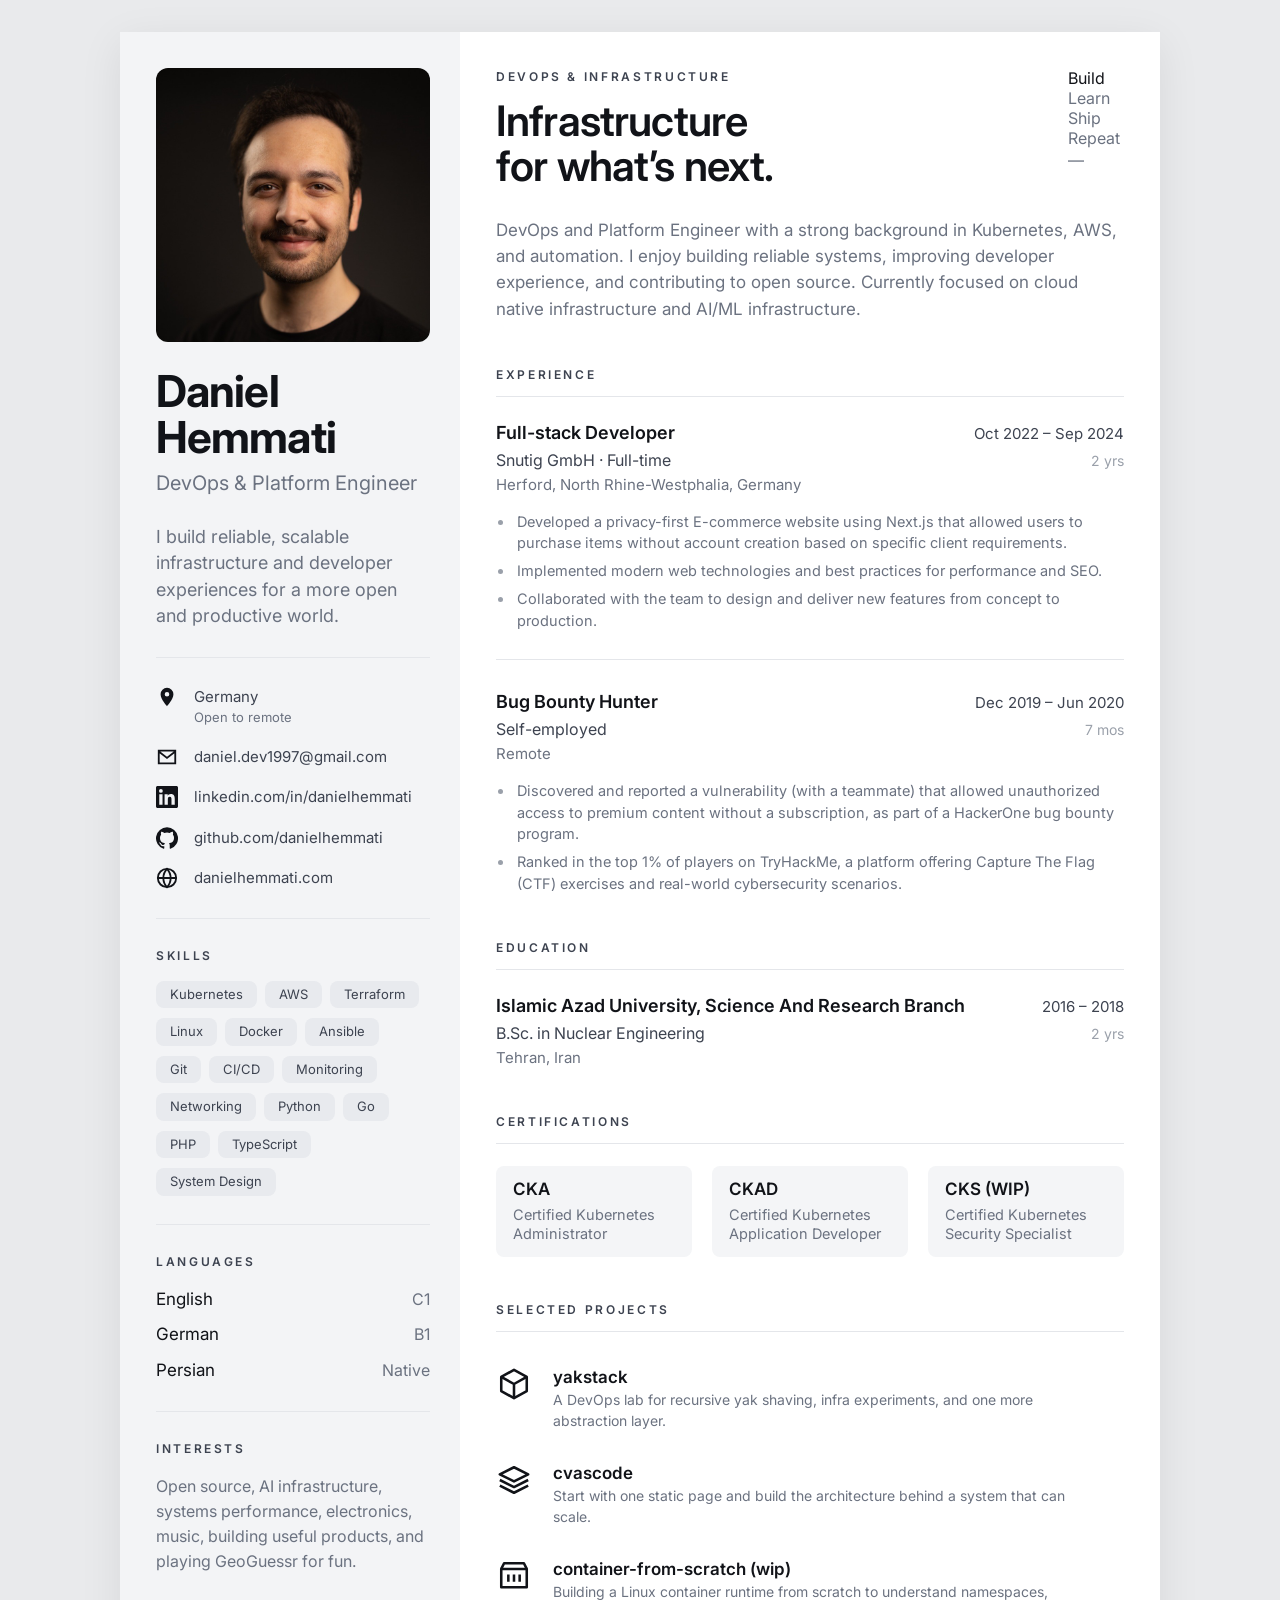
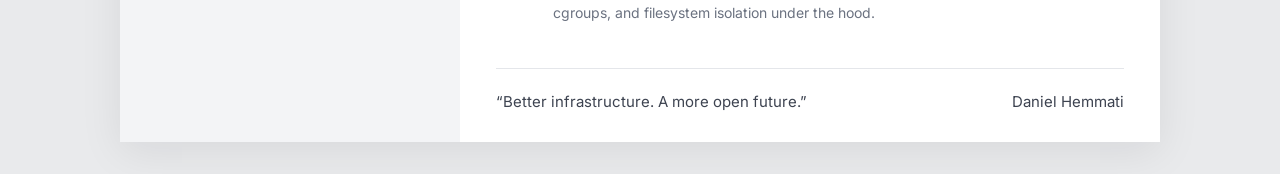
==== resume-page/index.html @ 098d9ea1 "feat: update index.html" ====
<!doctype html>
<html lang="en">
<head>
  <meta charset="utf-8">
  <meta name="viewport" content="width=device-width, initial-scale=1">
  <title>Daniel Hemmati — DevOps & Platform Engineer</title>
  <meta name="description" content="Resume of Daniel Hemmati, DevOps & Platform Engineer.">
  <link rel="preconnect" href="https://fonts.googleapis.com">
  <link rel="preconnect" href="https://fonts.gstatic.com" crossorigin>
  <link href="https://fonts.googleapis.com/css2?family=Inter:wght@400;500;600;700&display=swap" rel="stylesheet">
  <link rel="stylesheet" href="styles.css">
</head>
<body>
  <main class="resume">
    <!-- Sidebar -->
    <aside class="sidebar">
      <img class="avatar" src="daniel-profile.jpeg" alt="Portrait of Daniel Hemmati" width="800" height="800">

      <h1 class="name">Daniel<br>Hemmati</h1>
      <p class="role">DevOps &amp; Platform Engineer</p>
      <p class="about">I build reliable, scalable infrastructure and developer experiences for a more open and productive world.</p>

      <hr>

      <ul class="contact">
        <li>
          <svg viewBox="0 0 24 24" aria-hidden="true"><path fill="currentColor" d="M12 2a7 7 0 0 0-7 7c0 5.25 7 13 7 13s7-7.75 7-13a7 7 0 0 0-7-7Zm0 9.5A2.5 2.5 0 1 1 12 6.5a2.5 2.5 0 0 1 0 5Z"/></svg>
          <span>Germany<small>Open to remote</small></span>
        </li>
        <li>
          <svg viewBox="0 0 24 24" aria-hidden="true"><path fill="none" stroke="currentColor" stroke-width="2" d="M3 5h18v14H3z M3 6l9 7 9-7"/></svg>
          <a href="mailto:daniel.dev1997@gmail.com">daniel.dev1997@gmail.com</a>
        </li>
        <li>
          <svg viewBox="0 0 24 24" aria-hidden="true"><path fill="currentColor" d="M20.45 20.45h-3.56v-5.57c0-1.33-.02-3.04-1.85-3.04-1.85 0-2.14 1.45-2.14 2.94v5.67H9.35V9h3.41v1.56h.05c.48-.9 1.64-1.85 3.37-1.85 3.6 0 4.27 2.37 4.27 5.46v6.28ZM5.34 7.43a2.06 2.06 0 1 1 0-4.13 2.06 2.06 0 0 1 0 4.13ZM7.12 20.45H3.56V9h3.56v11.45ZM22.22 0H1.77C.79 0 0 .77 0 1.73v20.54C0 23.23.79 24 1.77 24h20.45c.98 0 1.78-.77 1.78-1.73V1.73C24 .77 23.2 0 22.22 0Z"/></svg>
          <a href="https://linkedin.com/in/danielhemmati" target="_blank" rel="noopener">linkedin.com/in/danielhemmati</a>
        </li>
        <li>
          <svg viewBox="0 0 24 24" aria-hidden="true"><path fill="currentColor" d="M12 .3a12 12 0 0 0-3.8 23.38c.6.12.83-.26.83-.57v-2.23c-3.34.73-4.04-1.42-4.04-1.42-.55-1.39-1.33-1.76-1.33-1.76-1.09-.74.08-.73.08-.73 1.2.09 1.84 1.24 1.84 1.24 1.07 1.83 2.81 1.3 3.5 1 .1-.78.42-1.3.76-1.6-2.67-.3-5.47-1.33-5.47-5.93 0-1.31.47-2.38 1.24-3.22-.14-.3-.54-1.52.1-3.18 0 0 1-.32 3.3 1.23a11.5 11.5 0 0 1 6 0c2.28-1.55 3.29-1.23 3.29-1.23.64 1.66.24 2.88.12 3.18a4.65 4.65 0 0 1 1.23 3.22c0 4.61-2.8 5.63-5.48 5.92.42.36.81 1.1.81 2.22v3.29c0 .32.21.7.82.58A12 12 0 0 0 12 .3Z"/></svg>
          <a href="https://github.com/danielhemmati" target="_blank" rel="noopener">github.com/danielhemmati</a>
        </li>
        <li>
          <svg viewBox="0 0 24 24" aria-hidden="true"><g fill="none" stroke="currentColor" stroke-width="2"><circle cx="12" cy="12" r="10"/><path d="M2 12h20M12 2c2.8 3 4 6.3 4 10s-1.2 7-4 10c-2.8-3-4-6.3-4-10s1.2-7 4-10Z"/></g></svg>
          <a href="https://danielhemmati.com" target="_blank" rel="noopener">danielhemmati.com</a>
        </li>
      </ul>

      <hr>

      <section>
        <h2 class="label">Skills</h2>
        <ul class="chips">
          <li>Kubernetes</li><li>AWS</li><li>Terraform</li>
          <li>Linux</li><li>Docker</li><li>Ansible</li>
          <li>Git</li><li>CI/CD</li>
          <li>Monitoring</li><li>Networking</li><li>Python</li>
          <li>Go</li><li>PHP</li><li>TypeScript</li><li>System Design</li>
        </ul>
      </section>

      <hr>

      <section>
        <h2 class="label">Languages</h2>
        <dl class="languages">
          <div><dt>English</dt><dd>C1</dd></div>
          <div><dt>German</dt><dd>B1</dd></div>
          <div><dt>Persian</dt><dd>Native</dd></div>
        </dl>
      </section>

      <hr>

      <section>
        <h2 class="label">Interests</h2>
        <p class="muted">Open source, AI infrastructure, systems performance, electronics, music, building useful products, and playing GeoGuessr for fun.</p>
      </section>
    </aside>

    <!-- Main content -->
    <div class="content">
      <header class="hero">
        <div>
          <p class="label">DevOps &amp; Infrastructure</p>
          <p class="headline">Infrastructure<br>for what’s next.</p>
        </div>
        <p class="motto" id="motto">
          <span>Build</span><span>Learn</span><span>Ship</span><span>Repeat</span><span class="dash">—</span>
        </p>
      </header>

      <p class="summary">DevOps and Platform Engineer with a strong background in Kubernetes, AWS, and automation. I enjoy building reliable systems, improving developer experience, and contributing to open source. Currently focused on cloud native infrastructure and AI/ML infrastructure.</p>

      <section>
        <h2 class="label section-title">Experience</h2>

        <article class="job">
          <div class="row">
            <h3>Full-stack Developer</h3>
            <span class="date" data-start="2022-10" data-end="2024-09">Oct 2022 – Sep 2024</span>
          </div>
          <div class="row">
            <p class="org">Snutig GmbH · Full-time</p>
            <span class="duration"></span>
          </div>
          <p class="place">Herford, North Rhine-Westphalia, Germany</p>
          <ul class="bullets">
            <li>Developed a privacy-first E-commerce website using Next.js that allowed users to purchase items without account creation based on specific client requirements.</li>
            <li>Implemented modern web technologies and best practices for performance and SEO.</li>
            <li>Collaborated with the team to design and deliver new features from concept to production.</li>
          </ul>
        </article>

        <article class="job">
          <div class="row">
            <h3>Bug Bounty Hunter</h3>
            <span class="date" data-start="2019-12" data-end="2020-06">Dec 2019 – Jun 2020</span>
          </div>
          <div class="row">
            <p class="org">Self-employed</p>
            <span class="duration"></span>
          </div>
          <p class="place">Remote</p>
          <ul class="bullets">
            <li>Discovered and reported a vulnerability (with a teammate) that allowed unauthorized access to premium content without a subscription, as part of a HackerOne bug bounty program.</li>
            <li>Ranked in the top 1% of players on TryHackMe, a platform offering Capture The Flag (CTF) exercises and real-world cybersecurity scenarios.</li>
          </ul>
        </article>
      </section>

      <section>
        <h2 class="label section-title">Education</h2>
        <article class="edu">
          <div class="row">
            <h3>Islamic Azad University, Science And Research Branch</h3>
            <span class="date" data-start="2016-09" data-end="2018-08">2016 – 2018</span>
          </div>
          <div class="row">
            <p class="org muted">B.Sc. in Nuclear Engineering</p>
            <span class="duration"></span>
          </div>
          <p class="place">Tehran, Iran</p>
        </article>
      </section>

      <section>
        <h2 class="label section-title">Certifications</h2>
        <ul class="certs">
          <li><a class="cert-link" href="https://www.credly.com/badges/ec89b930-ebf4-4c42-88ed-32e89b067497/linked_in_profile" target="_blank" rel="noopener"><strong>CKA</strong><span>Certified Kubernetes Administrator</span></a></li>
          <li><a class="cert-link" href="https://www.credly.com/badges/91380db3-6f1d-45b6-a422-765b7f2ca0af/linked_in_profile" target="_blank" rel="noopener"><strong>CKAD</strong><span>Certified Kubernetes Application Developer</span></a></li>
          <li><strong>CKS (WIP)</strong><span>Certified Kubernetes Security Specialist</span></li>
        </ul>
      </section>

      <section>
        <h2 class="label section-title">Selected Projects</h2>
        <ul class="projects">
          <li>
            <a class="project" href="https://github.com/DanielHemmati/yakstack" target="_blank" rel="noopener" aria-label="yakstack on GitHub (opens in a new tab)">
              <svg class="proj-icon" viewBox="0 0 24 24" aria-hidden="true"><g fill="none" stroke="currentColor" stroke-width="1.8" stroke-linejoin="round"><path d="M12 2 21 7v10l-9 5-9-5V7z"/><path d="M3 7l9 5 9-5M12 12v10"/></g></svg>
              <div>
                <h3>yakstack</h3>
                <p>A DevOps lab for recursive yak shaving, infra experiments, and one more abstraction layer.</p>
              </div>
              <svg class="proj-arrow" viewBox="0 0 24 24" aria-hidden="true"><path fill="none" stroke="currentColor" stroke-width="2" stroke-linecap="round" stroke-linejoin="round" d="M7 17 17 7M8 7h9v9"/></svg>
            </a>
          </li>
          <li>
            <a class="project" href="https://github.com/DanielHemmati/CVAsCode" target="_blank" rel="noopener" aria-label="cvascode on GitHub (opens in a new tab)">
              <svg class="proj-icon" viewBox="0 0 24 24" aria-hidden="true"><g fill="none" stroke="currentColor" stroke-width="1.8" stroke-linejoin="round"><path d="M12 3 22 8l-10 5L2 8z"/><path d="M2 12l10 5 10-5M2 16l10 5 10-5"/></g></svg>
              <div>
                <h3>cvascode</h3>
                <p>Start with one static page and build the architecture behind a system that can scale.</p>
              </div>
              <svg class="proj-arrow" viewBox="0 0 24 24" aria-hidden="true"><path fill="none" stroke="currentColor" stroke-width="2" stroke-linecap="round" stroke-linejoin="round" d="M7 17 17 7M8 7h9v9"/></svg>
            </a>
          </li>
          <li>
            <a class="project" href="https://github.com/danielHemmati/container-from-scratch" target="_blank" rel="noopener" aria-label="container-from-scratch on GitHub (opens in a new tab)">
              <svg class="proj-icon" viewBox="0 0 24 24" aria-hidden="true"><g fill="none" stroke="currentColor" stroke-width="1.8" stroke-linejoin="round"><path d="M3 7h18v13H3z"/><path d="M3 7l2-4h14l2 4M8 11v5M12 11v5M16 11v5"/></g></svg>
              <div>
                <h3>container-from-scratch (wip)</h3>
                <p>Building a Linux container runtime from scratch to understand namespaces, cgroups, and filesystem isolation under the hood.</p>
              </div>
              <svg class="proj-arrow" viewBox="0 0 24 24" aria-hidden="true"><path fill="none" stroke="currentColor" stroke-width="2" stroke-linecap="round" stroke-linejoin="round" d="M7 17 17 7M8 7h9v9"/></svg>
            </a>
          </li>
        </ul>
      </section>

      <footer class="footer">
        <p>“Better infrastructure. A more open future.”</p>
        <p>Daniel Hemmati</p>
      </footer>
    </div>
  </main>

  <script src="script.js"></script>
</body>
</html>
---- resume-page/styles.css ----
:root {
  --ink: #111318;
  --text: #3d4350;
  --muted: #6b7280;
  --faint: #9aa0aa;
  --line: #e4e6ea;
  --sidebar: #f3f4f6;
  --chip: #e8eaee;
  --card: #f4f5f7;
  --page: #ffffff;
  --ground: #e9eaec;
  --font: "Inter", -apple-system, BlinkMacSystemFont, "Segoe UI", Roboto, Helvetica, Arial, sans-serif;
}

*,
*::before,
*::after { box-sizing: border-box; }

html { -webkit-text-size-adjust: 100%; }

body {
  margin: 0;
  padding: 32px 16px;
  background: var(--ground);
  color: var(--text);
  font-family: var(--font);
  font-size: 15px;
  line-height: 1.5;
  -webkit-font-smoothing: antialiased;
}

h1, h2, h3, p, ul, dl, dd { margin: 0; padding: 0; }
ul { list-style: none; }
a { color: inherit; text-decoration: none; }
a:hover { color: var(--ink); text-decoration: underline; text-underline-offset: 2px; }
hr { border: 0; border-top: 1px solid var(--line); margin: 28px 0; }

.muted { color: var(--muted); }

/* ---------- Layout ---------- */
.resume {
  display: grid;
  grid-template-columns: 340px 1fr;
  max-width: 1040px;
  margin: 0 auto;
  background: var(--page);
  box-shadow: 0 10px 40px rgba(17, 19, 24, 0.08);
}

.sidebar {
  background: var(--sidebar);
  padding: 36px 30px 40px 36px;
}

.content {
  padding: 36px 36px 28px 36px;
  display: flex;
  flex-direction: column;
}

/* ---------- Shared ---------- */
.label {
  font-size: 12px;
  font-weight: 600;
  letter-spacing: 0.22em;
  text-transform: uppercase;
  color: var(--text);
}

.section-title {
  margin-top: 44px;
  padding-bottom: 12px;
  border-bottom: 1px solid var(--line);
  margin-bottom: 22px;
}

.row {
  display: flex;
  justify-content: space-between;
  align-items: baseline;
  gap: 16px;
}

/* ---------- Sidebar ---------- */
.avatar {
  display: block;
  width: 100%;
  aspect-ratio: 1 / 1;
  object-fit: cover;
  border-radius: 12px;
  height: auto;
}

.name {
  margin-top: 26px;
  font-size: 44px;
  line-height: 1.05;
  font-weight: 700;
  letter-spacing: -0.02em;
  color: var(--ink);
}

.role {
  margin-top: 8px;
  font-size: 20px;
  color: var(--muted);
}

.about {
  margin-top: 26px;
  font-size: 18px;
  line-height: 1.45;
  color: var(--muted);
}

.contact { display: grid; gap: 18px; }
.contact li {
  display: flex;
  align-items: flex-start;
  gap: 16px;
  font-size: 15px;
  color: var(--text);
  overflow-wrap: anywhere;
}
.contact svg {
  flex: none;
  width: 22px;
  height: 22px;
  color: var(--ink);
}
.contact small {
  display: block;
  font-size: 13px;
  color: var(--muted);
}

.sidebar .label { margin-bottom: 16px; }

.chips {
  display: flex;
  flex-wrap: wrap;
  gap: 10px 8px;
}
.chips li {
  background: var(--chip);
  border-radius: 8px;
  padding: 4px 14px;
  font-size: 13px;
  color: var(--text);
}

.languages { display: grid; gap: 10px; }
.languages div { display: flex; justify-content: space-between; }
.languages dt { color: var(--ink); font-size: 17px; }
.languages dd { color: var(--muted); font-size: 16px; }

.sidebar p.muted { font-size: 16px; line-height: 1.55; }

/* ---------- Main ---------- */
.hero {
  display: flex;
  justify-content: space-between;
  gap: 24px;
}
.headline {
  margin-top: 12px;
  font-size: 42px;
  line-height: 1.08;
  font-weight: 600;
  letter-spacing: -0.02em;
  color: var(--ink);
}
.motto {
  display: flex;
  flex-direction: column;
  font-size: 16px;
  line-height: 1.25;
  color: var(--muted);
  padding-right: 4px;
}
.motto span { transition: color 0.3s ease; }
.motto span.is-active { color: var(--ink); }
.motto .dash { margin-top: 2px; }

.summary {
  margin-top: 28px;
  font-size: 17px;
  line-height: 1.55;
  color: var(--muted);
}

.job + .job {
  margin-top: 28px;
  padding-top: 28px;
  border-top: 1px solid var(--line);
}

.job h3,
.edu h3 {
  font-size: 18px;
  font-weight: 600;
  color: var(--ink);
}
.date { font-size: 15px; color: var(--text); white-space: nowrap; }
.duration { font-size: 14px; color: var(--faint); white-space: nowrap; }
.org { margin-top: 2px; font-size: 16px; color: var(--text); }
.place { margin-top: 2px; font-size: 15px; color: var(--muted); }

.bullets {
  margin-top: 14px;
  display: grid;
  gap: 6px;
}
.bullets li {
  position: relative;
  padding-left: 21px;
  font-size: 14.5px;
  line-height: 1.5;
  color: var(--muted);
}
.bullets li::before {
  content: "";
  position: absolute;
  left: 2px;
  top: 0.62em;
  width: 5px;
  height: 5px;
  border-radius: 50%;
  background: var(--faint);
}

.certs {
  display: grid;
  grid-template-columns: repeat(3, 1fr);
  gap: 20px;
}
.certs li {
  background: var(--card);
  border: 1px solid transparent;
  border-radius: 8px;
  padding: 10px 16px 12px;
}
.certs li:has(.cert-link) {
  padding: 0;
  transition: background-color 0.2s ease, border-color 0.2s ease, transform 0.2s ease, box-shadow 0.2s ease;
}
.cert-link {
  display: block;
  height: 100%;
  padding: 10px 16px 12px;
  border-radius: inherit;
}
.cert-link:hover { text-decoration: none; }
.certs li:has(.cert-link:hover),
.certs li:has(.cert-link:focus-visible) {
  background: #eceef2;
  border-color: #d5d8de;
  transform: translateY(-2px);
  box-shadow: 0 6px 16px rgba(17, 19, 24, 0.08);
}
.cert-link:focus-visible { outline: 2px solid var(--ink); outline-offset: 2px; }
.certs strong {
  display: block;
  font-size: 17px;
  font-weight: 600;
  color: var(--ink);
}
.certs span {
  display: block;
  margin-top: 2px;
  font-size: 14.5px;
  line-height: 1.35;
  color: var(--muted);
}

.projects { display: grid; gap: 8px; }
.project {
  display: grid;
  grid-template-columns: 34px 1fr 20px;
  gap: 22px;
  align-items: start;
  margin: 0 -14px;
  padding: 10px 14px;
  border: 1px solid transparent;
  border-radius: 10px;
  color: inherit;
}
a.project {
  transition: background-color 0.2s ease, border-color 0.2s ease, box-shadow 0.2s ease, transform 0.2s ease;
}
a.project:hover,
a.project:focus-visible {
  text-decoration: none;
  background: var(--card);
  border-color: var(--line);
  box-shadow: 0 6px 16px rgba(17, 19, 24, 0.06);
  transform: translateY(-2px);
}
a.project:focus-visible { outline: 2px solid var(--ink); outline-offset: 2px; }
a.project:hover h3,
a.project:focus-visible h3 { text-decoration: underline; text-underline-offset: 3px; }
.proj-icon { width: 34px; height: 34px; color: var(--ink); margin-top: 2px; }
.projects h3 { font-size: 17px; font-weight: 600; color: var(--ink); }
.projects p { font-size: 14px; line-height: 1.45; color: var(--muted); max-width: 520px; }
.proj-arrow {
  width: 20px;
  height: 20px;
  margin-top: 4px;
  color: var(--ink);
  opacity: 0;
  transform: translate(-4px, 4px);
  transition: opacity 0.2s ease, transform 0.2s ease;
}
a.project:hover .proj-arrow,
a.project:focus-visible .proj-arrow { opacity: 1; transform: none; }
/* Touch screens have no hover, so always show the arrow there. */
@media (hover: none) {
  .proj-arrow { opacity: 0.6; transform: none; }
}

.footer {
  margin-top: 34px;
  padding-top: 22px;
  border-top: 1px solid var(--line);
  display: flex;
  justify-content: space-between;
  gap: 16px;
  font-size: 15px;
  color: var(--text);
}

/* ---------- Responsive ---------- */
@media (max-width: 900px) {
  .resume { grid-template-columns: 1fr; }
  .sidebar { padding: 28px 24px; }
  .avatar { max-width: 280px; }
  .content { padding: 28px 24px; }
  .certs { grid-template-columns: 1fr; gap: 12px; }
}

@media (max-width: 560px) {
  body { padding: 0; }
  .name { font-size: 36px; }
  .headline { font-size: 32px; }
  .motto { display: none; }
  .row { flex-wrap: wrap; row-gap: 0; }
  .project { grid-template-columns: 28px 1fr 20px; gap: 14px; }
  .proj-icon { width: 28px; height: 28px; }
  .footer { flex-direction: column; gap: 4px; }
}

/* ---------- Print ---------- */
@page { size: A4; margin: 0; }

@media print {
  body { background: #fff; padding: 0; font-size: 13px; }
  .proj-arrow { display: none; }
  .resume { box-shadow: none; max-width: none; }
  .motto span.is-active { color: var(--muted); }
  * { -webkit-print-color-adjust: exact; print-color-adjust: exact; }
}

/* ---------- Reduced motion ---------- */
@media (prefers-reduced-motion: reduce) {
  .certs li:has(.cert-link),
  a.project,
  .proj-arrow { transition: none; }
  .certs li:has(.cert-link:hover),
  a.project:hover,
  a.project:focus-visible,
  .proj-arrow { transform: none; }
}
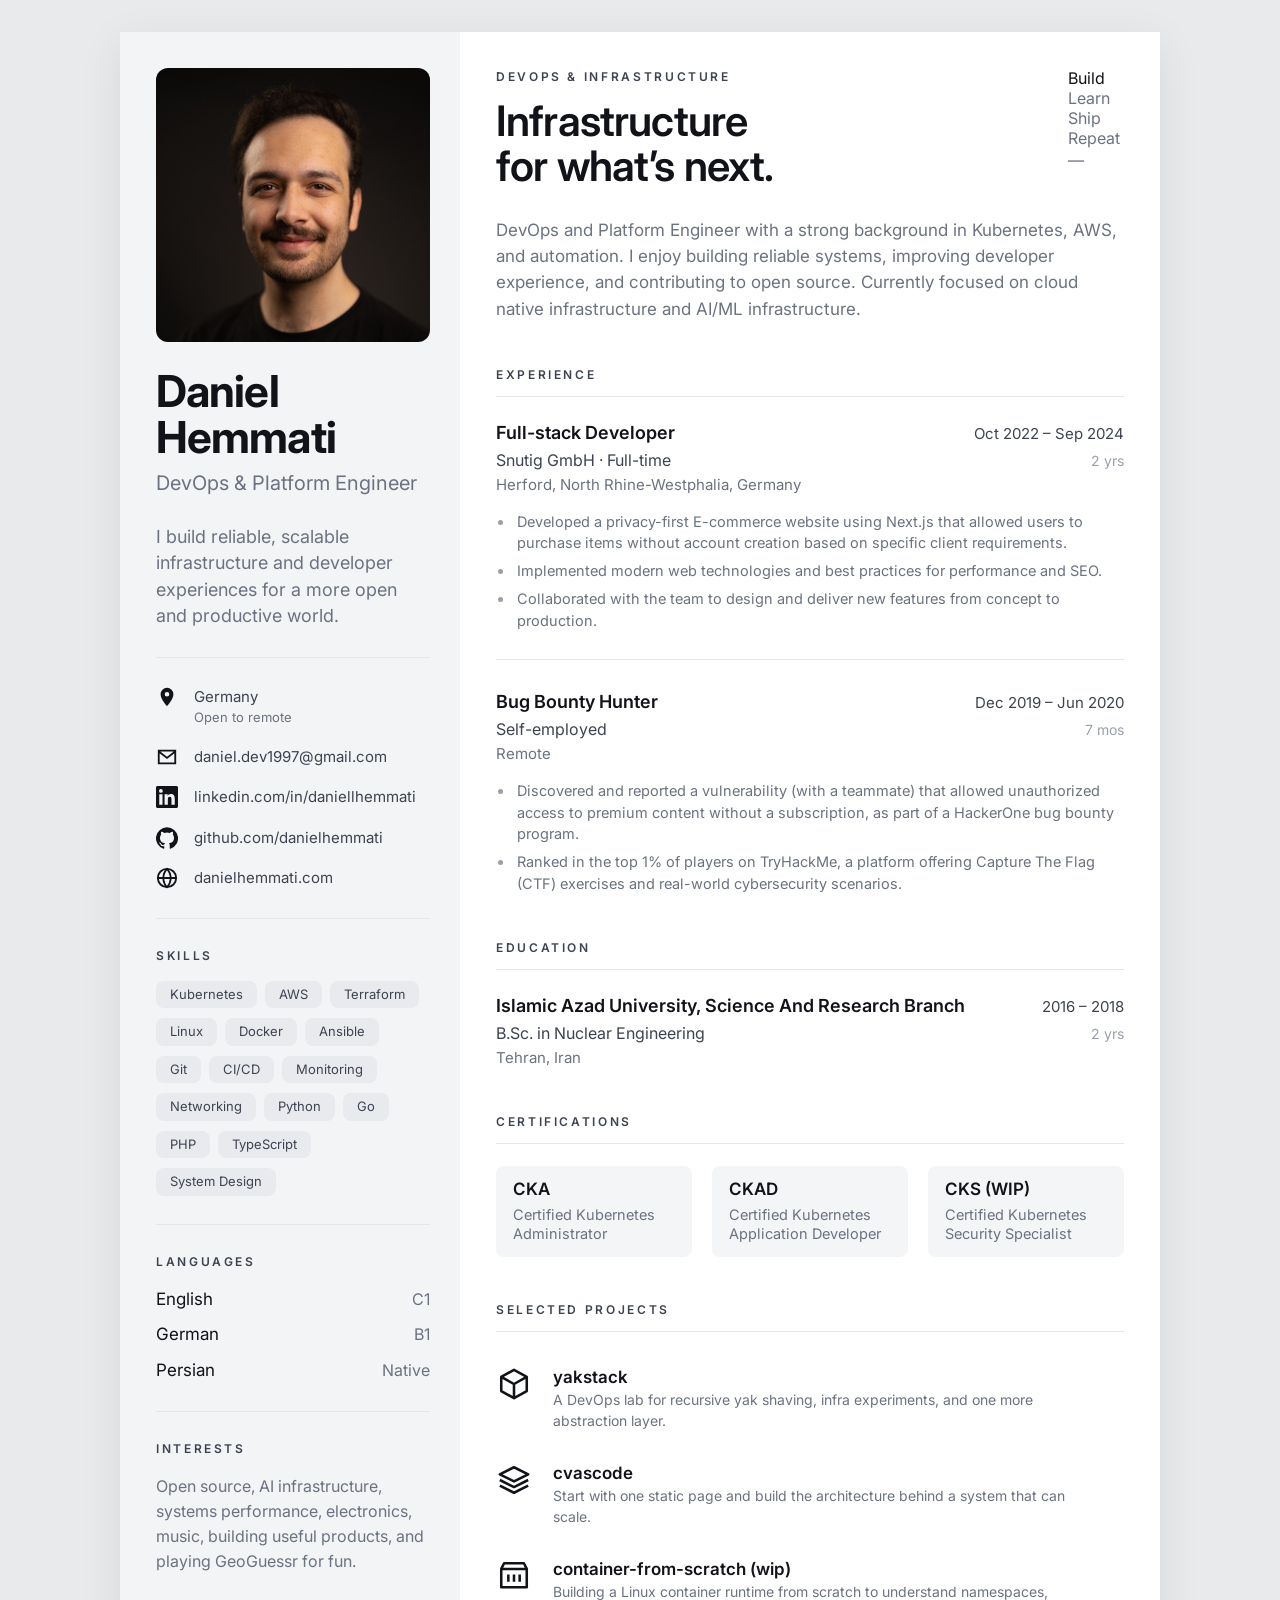
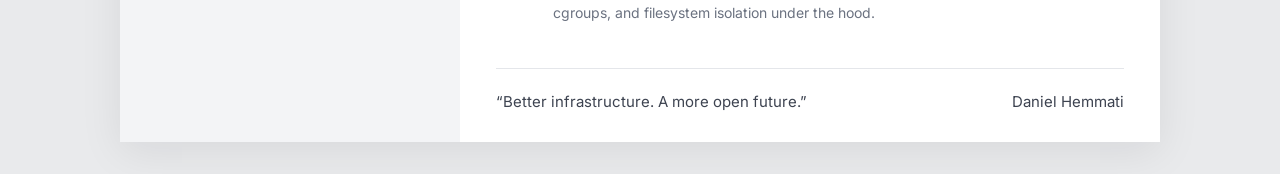
==== commit ce8d9b8e: "fix: broken linkedin link" ====
--- a/resume-page/index.html
+++ b/resume-page/index.html
@@ -33,7 +33,7 @@
         </li>
         <li>
           <svg viewBox="0 0 24 24" aria-hidden="true"><path fill="currentColor" d="M20.45 20.45h-3.56v-5.57c0-1.33-.02-3.04-1.85-3.04-1.85 0-2.14 1.45-2.14 2.94v5.67H9.35V9h3.41v1.56h.05c.48-.9 1.64-1.85 3.37-1.85 3.6 0 4.27 2.37 4.27 5.46v6.28ZM5.34 7.43a2.06 2.06 0 1 1 0-4.13 2.06 2.06 0 0 1 0 4.13ZM7.12 20.45H3.56V9h3.56v11.45ZM22.22 0H1.77C.79 0 0 .77 0 1.73v20.54C0 23.23.79 24 1.77 24h20.45c.98 0 1.78-.77 1.78-1.73V1.73C24 .77 23.2 0 22.22 0Z"/></svg>
-          <a href="https://linkedin.com/in/danielhemmati" target="_blank" rel="noopener">linkedin.com/in/danielhemmati</a>
+          <a href="https://www.linkedin.com/in/daniellhemmati/" target="_blank" rel="noopener">linkedin.com/in/daniellhemmati</a>
         </li>
         <li>
           <svg viewBox="0 0 24 24" aria-hidden="true"><path fill="currentColor" d="M12 .3a12 12 0 0 0-3.8 23.38c.6.12.83-.26.83-.57v-2.23c-3.34.73-4.04-1.42-4.04-1.42-.55-1.39-1.33-1.76-1.33-1.76-1.09-.74.08-.73.08-.73 1.2.09 1.84 1.24 1.84 1.24 1.07 1.83 2.81 1.3 3.5 1 .1-.78.42-1.3.76-1.6-2.67-.3-5.47-1.33-5.47-5.93 0-1.31.47-2.38 1.24-3.22-.14-.3-.54-1.52.1-3.18 0 0 1-.32 3.3 1.23a11.5 11.5 0 0 1 6 0c2.28-1.55 3.29-1.23 3.29-1.23.64 1.66.24 2.88.12 3.18a4.65 4.65 0 0 1 1.23 3.22c0 4.61-2.8 5.63-5.48 5.92.42.36.81 1.1.81 2.22v3.29c0 .32.21.7.82.58A12 12 0 0 0 12 .3Z"/></svg>
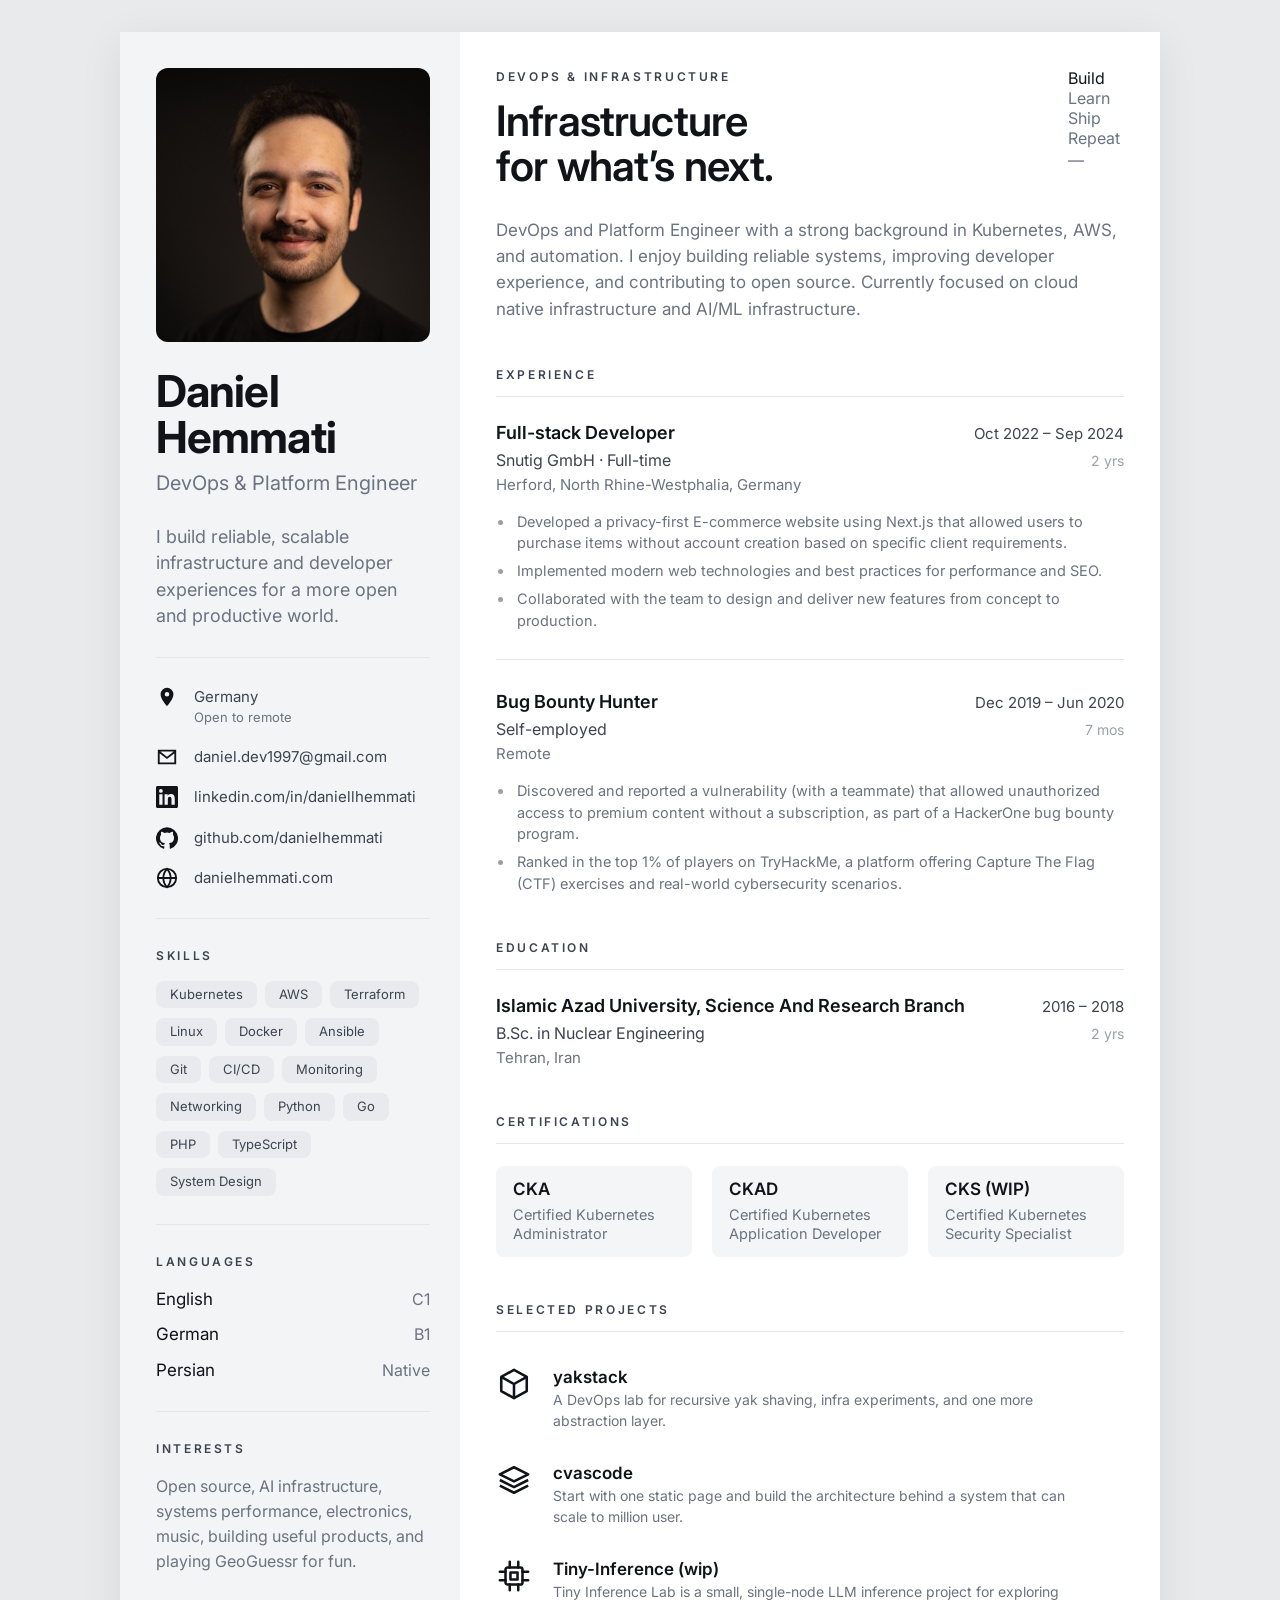
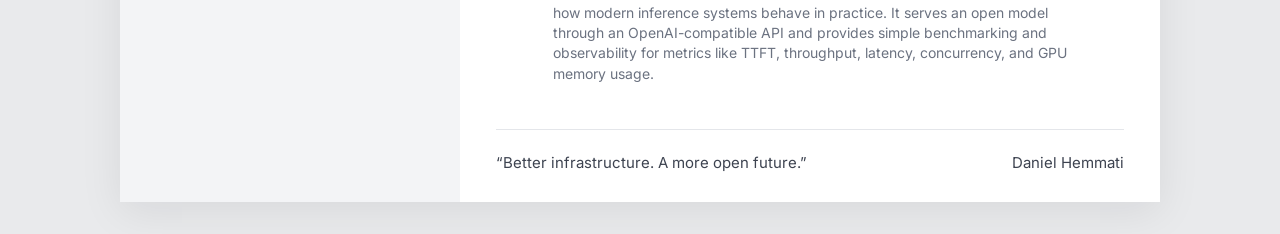
==== commit 7270de74: "feat: add tiny-inference project to resume" ====
--- a/resume-page/index.html
+++ b/resume-page/index.html
@@ -1,200 +1,422 @@
 <!doctype html>
 <html lang="en">
-<head>
-  <meta charset="utf-8">
-  <meta name="viewport" content="width=device-width, initial-scale=1">
-  <title>Daniel Hemmati — DevOps & Platform Engineer</title>
-  <meta name="description" content="Resume of Daniel Hemmati, DevOps & Platform Engineer.">
-  <link rel="preconnect" href="https://fonts.googleapis.com">
-  <link rel="preconnect" href="https://fonts.gstatic.com" crossorigin>
-  <link href="https://fonts.googleapis.com/css2?family=Inter:wght@400;500;600;700&display=swap" rel="stylesheet">
-  <link rel="stylesheet" href="styles.css">
-</head>
-<body>
-  <main class="resume">
-    <!-- Sidebar -->
-    <aside class="sidebar">
-      <img class="avatar" src="daniel-profile.jpeg" alt="Portrait of Daniel Hemmati" width="800" height="800">
-
-      <h1 class="name">Daniel<br>Hemmati</h1>
-      <p class="role">DevOps &amp; Platform Engineer</p>
-      <p class="about">I build reliable, scalable infrastructure and developer experiences for a more open and productive world.</p>
-
-      <hr>
-
-      <ul class="contact">
-        <li>
-          <svg viewBox="0 0 24 24" aria-hidden="true"><path fill="currentColor" d="M12 2a7 7 0 0 0-7 7c0 5.25 7 13 7 13s7-7.75 7-13a7 7 0 0 0-7-7Zm0 9.5A2.5 2.5 0 1 1 12 6.5a2.5 2.5 0 0 1 0 5Z"/></svg>
-          <span>Germany<small>Open to remote</small></span>
-        </li>
-        <li>
-          <svg viewBox="0 0 24 24" aria-hidden="true"><path fill="none" stroke="currentColor" stroke-width="2" d="M3 5h18v14H3z M3 6l9 7 9-7"/></svg>
-          <a href="mailto:daniel.dev1997@gmail.com">daniel.dev1997@gmail.com</a>
-        </li>
-        <li>
-          <svg viewBox="0 0 24 24" aria-hidden="true"><path fill="currentColor" d="M20.45 20.45h-3.56v-5.57c0-1.33-.02-3.04-1.85-3.04-1.85 0-2.14 1.45-2.14 2.94v5.67H9.35V9h3.41v1.56h.05c.48-.9 1.64-1.85 3.37-1.85 3.6 0 4.27 2.37 4.27 5.46v6.28ZM5.34 7.43a2.06 2.06 0 1 1 0-4.13 2.06 2.06 0 0 1 0 4.13ZM7.12 20.45H3.56V9h3.56v11.45ZM22.22 0H1.77C.79 0 0 .77 0 1.73v20.54C0 23.23.79 24 1.77 24h20.45c.98 0 1.78-.77 1.78-1.73V1.73C24 .77 23.2 0 22.22 0Z"/></svg>
-          <a href="https://www.linkedin.com/in/daniellhemmati/" target="_blank" rel="noopener">linkedin.com/in/daniellhemmati</a>
-        </li>
-        <li>
-          <svg viewBox="0 0 24 24" aria-hidden="true"><path fill="currentColor" d="M12 .3a12 12 0 0 0-3.8 23.38c.6.12.83-.26.83-.57v-2.23c-3.34.73-4.04-1.42-4.04-1.42-.55-1.39-1.33-1.76-1.33-1.76-1.09-.74.08-.73.08-.73 1.2.09 1.84 1.24 1.84 1.24 1.07 1.83 2.81 1.3 3.5 1 .1-.78.42-1.3.76-1.6-2.67-.3-5.47-1.33-5.47-5.93 0-1.31.47-2.38 1.24-3.22-.14-.3-.54-1.52.1-3.18 0 0 1-.32 3.3 1.23a11.5 11.5 0 0 1 6 0c2.28-1.55 3.29-1.23 3.29-1.23.64 1.66.24 2.88.12 3.18a4.65 4.65 0 0 1 1.23 3.22c0 4.61-2.8 5.63-5.48 5.92.42.36.81 1.1.81 2.22v3.29c0 .32.21.7.82.58A12 12 0 0 0 12 .3Z"/></svg>
-          <a href="https://github.com/danielhemmati" target="_blank" rel="noopener">github.com/danielhemmati</a>
-        </li>
-        <li>
-          <svg viewBox="0 0 24 24" aria-hidden="true"><g fill="none" stroke="currentColor" stroke-width="2"><circle cx="12" cy="12" r="10"/><path d="M2 12h20M12 2c2.8 3 4 6.3 4 10s-1.2 7-4 10c-2.8-3-4-6.3-4-10s1.2-7 4-10Z"/></g></svg>
-          <a href="https://danielhemmati.com" target="_blank" rel="noopener">danielhemmati.com</a>
-        </li>
-      </ul>
-
-      <hr>
-
-      <section>
-        <h2 class="label">Skills</h2>
-        <ul class="chips">
-          <li>Kubernetes</li><li>AWS</li><li>Terraform</li>
-          <li>Linux</li><li>Docker</li><li>Ansible</li>
-          <li>Git</li><li>CI/CD</li>
-          <li>Monitoring</li><li>Networking</li><li>Python</li>
-          <li>Go</li><li>PHP</li><li>TypeScript</li><li>System Design</li>
-        </ul>
-      </section>
-
-      <hr>
-
-      <section>
-        <h2 class="label">Languages</h2>
-        <dl class="languages">
-          <div><dt>English</dt><dd>C1</dd></div>
-          <div><dt>German</dt><dd>B1</dd></div>
-          <div><dt>Persian</dt><dd>Native</dd></div>
-        </dl>
-      </section>
-
-      <hr>
-
-      <section>
-        <h2 class="label">Interests</h2>
-        <p class="muted">Open source, AI infrastructure, systems performance, electronics, music, building useful products, and playing GeoGuessr for fun.</p>
-      </section>
-    </aside>
-
-    <!-- Main content -->
-    <div class="content">
-      <header class="hero">
-        <div>
-          <p class="label">DevOps &amp; Infrastructure</p>
-          <p class="headline">Infrastructure<br>for what’s next.</p>
-        </div>
-        <p class="motto" id="motto">
-          <span>Build</span><span>Learn</span><span>Ship</span><span>Repeat</span><span class="dash">—</span>
+  <head>
+    <meta charset="utf-8" />
+    <meta name="viewport" content="width=device-width, initial-scale=1" />
+    <title>Daniel Hemmati — DevOps & Platform Engineer</title>
+    <meta
+      name="description"
+      content="Resume of Daniel Hemmati, DevOps & Platform Engineer."
+    />
+    <link rel="preconnect" href="https://fonts.googleapis.com" />
+    <link rel="preconnect" href="https://fonts.gstatic.com" crossorigin />
+    <link
+      href="https://fonts.googleapis.com/css2?family=Inter:wght@400;500;600;700&display=swap"
+      rel="stylesheet"
+    />
+    <link rel="stylesheet" href="styles.css" />
+  </head>
+  <body>
+    <main class="resume">
+      <!-- Sidebar -->
+      <aside class="sidebar">
+        <img
+          class="avatar"
+          src="daniel-profile.jpeg"
+          alt="Portrait of Daniel Hemmati"
+          width="800"
+          height="800"
+        />
+
+        <h1 class="name">Daniel<br />Hemmati</h1>
+        <p class="role">DevOps &amp; Platform Engineer</p>
+        <p class="about">
+          I build reliable, scalable infrastructure and developer experiences
+          for a more open and productive world.
         </p>
-      </header>
-
-      <p class="summary">DevOps and Platform Engineer with a strong background in Kubernetes, AWS, and automation. I enjoy building reliable systems, improving developer experience, and contributing to open source. Currently focused on cloud native infrastructure and AI/ML infrastructure.</p>
-
-      <section>
-        <h2 class="label section-title">Experience</h2>
-
-        <article class="job">
-          <div class="row">
-            <h3>Full-stack Developer</h3>
-            <span class="date" data-start="2022-10" data-end="2024-09">Oct 2022 – Sep 2024</span>
-          </div>
-          <div class="row">
-            <p class="org">Snutig GmbH · Full-time</p>
-            <span class="duration"></span>
-          </div>
-          <p class="place">Herford, North Rhine-Westphalia, Germany</p>
-          <ul class="bullets">
-            <li>Developed a privacy-first E-commerce website using Next.js that allowed users to purchase items without account creation based on specific client requirements.</li>
-            <li>Implemented modern web technologies and best practices for performance and SEO.</li>
-            <li>Collaborated with the team to design and deliver new features from concept to production.</li>
-          </ul>
-        </article>
-
-        <article class="job">
-          <div class="row">
-            <h3>Bug Bounty Hunter</h3>
-            <span class="date" data-start="2019-12" data-end="2020-06">Dec 2019 – Jun 2020</span>
-          </div>
-          <div class="row">
-            <p class="org">Self-employed</p>
-            <span class="duration"></span>
-          </div>
-          <p class="place">Remote</p>
-          <ul class="bullets">
-            <li>Discovered and reported a vulnerability (with a teammate) that allowed unauthorized access to premium content without a subscription, as part of a HackerOne bug bounty program.</li>
-            <li>Ranked in the top 1% of players on TryHackMe, a platform offering Capture The Flag (CTF) exercises and real-world cybersecurity scenarios.</li>
-          </ul>
-        </article>
-      </section>
-
-      <section>
-        <h2 class="label section-title">Education</h2>
-        <article class="edu">
-          <div class="row">
-            <h3>Islamic Azad University, Science And Research Branch</h3>
-            <span class="date" data-start="2016-09" data-end="2018-08">2016 – 2018</span>
-          </div>
-          <div class="row">
-            <p class="org muted">B.Sc. in Nuclear Engineering</p>
-            <span class="duration"></span>
-          </div>
-          <p class="place">Tehran, Iran</p>
-        </article>
-      </section>
-
-      <section>
-        <h2 class="label section-title">Certifications</h2>
-        <ul class="certs">
-          <li><a class="cert-link" href="https://www.credly.com/badges/ec89b930-ebf4-4c42-88ed-32e89b067497/linked_in_profile" target="_blank" rel="noopener"><strong>CKA</strong><span>Certified Kubernetes Administrator</span></a></li>
-          <li><a class="cert-link" href="https://www.credly.com/badges/91380db3-6f1d-45b6-a422-765b7f2ca0af/linked_in_profile" target="_blank" rel="noopener"><strong>CKAD</strong><span>Certified Kubernetes Application Developer</span></a></li>
-          <li><strong>CKS (WIP)</strong><span>Certified Kubernetes Security Specialist</span></li>
-        </ul>
-      </section>
-
-      <section>
-        <h2 class="label section-title">Selected Projects</h2>
-        <ul class="projects">
+
+        <hr />
+
+        <ul class="contact">
           <li>
-            <a class="project" href="https://github.com/DanielHemmati/yakstack" target="_blank" rel="noopener" aria-label="yakstack on GitHub (opens in a new tab)">
-              <svg class="proj-icon" viewBox="0 0 24 24" aria-hidden="true"><g fill="none" stroke="currentColor" stroke-width="1.8" stroke-linejoin="round"><path d="M12 2 21 7v10l-9 5-9-5V7z"/><path d="M3 7l9 5 9-5M12 12v10"/></g></svg>
-              <div>
-                <h3>yakstack</h3>
-                <p>A DevOps lab for recursive yak shaving, infra experiments, and one more abstraction layer.</p>
-              </div>
-              <svg class="proj-arrow" viewBox="0 0 24 24" aria-hidden="true"><path fill="none" stroke="currentColor" stroke-width="2" stroke-linecap="round" stroke-linejoin="round" d="M7 17 17 7M8 7h9v9"/></svg>
-            </a>
+            <svg viewBox="0 0 24 24" aria-hidden="true">
+              <path
+                fill="currentColor"
+                d="M12 2a7 7 0 0 0-7 7c0 5.25 7 13 7 13s7-7.75 7-13a7 7 0 0 0-7-7Zm0 9.5A2.5 2.5 0 1 1 12 6.5a2.5 2.5 0 0 1 0 5Z"
+              />
+            </svg>
+            <span>Germany<small>Open to remote</small></span>
           </li>
           <li>
-            <a class="project" href="https://github.com/DanielHemmati/CVAsCode" target="_blank" rel="noopener" aria-label="cvascode on GitHub (opens in a new tab)">
-              <svg class="proj-icon" viewBox="0 0 24 24" aria-hidden="true"><g fill="none" stroke="currentColor" stroke-width="1.8" stroke-linejoin="round"><path d="M12 3 22 8l-10 5L2 8z"/><path d="M2 12l10 5 10-5M2 16l10 5 10-5"/></g></svg>
-              <div>
-                <h3>cvascode</h3>
-                <p>Start with one static page and build the architecture behind a system that can scale.</p>
-              </div>
-              <svg class="proj-arrow" viewBox="0 0 24 24" aria-hidden="true"><path fill="none" stroke="currentColor" stroke-width="2" stroke-linecap="round" stroke-linejoin="round" d="M7 17 17 7M8 7h9v9"/></svg>
-            </a>
+            <svg viewBox="0 0 24 24" aria-hidden="true">
+              <path
+                fill="none"
+                stroke="currentColor"
+                stroke-width="2"
+                d="M3 5h18v14H3z M3 6l9 7 9-7"
+              />
+            </svg>
+            <a href="mailto:daniel.dev1997@gmail.com"
+              >daniel.dev1997@gmail.com</a
+            >
           </li>
           <li>
-            <a class="project" href="https://github.com/danielHemmati/container-from-scratch" target="_blank" rel="noopener" aria-label="container-from-scratch on GitHub (opens in a new tab)">
-              <svg class="proj-icon" viewBox="0 0 24 24" aria-hidden="true"><g fill="none" stroke="currentColor" stroke-width="1.8" stroke-linejoin="round"><path d="M3 7h18v13H3z"/><path d="M3 7l2-4h14l2 4M8 11v5M12 11v5M16 11v5"/></g></svg>
-              <div>
-                <h3>container-from-scratch (wip)</h3>
-                <p>Building a Linux container runtime from scratch to understand namespaces, cgroups, and filesystem isolation under the hood.</p>
-              </div>
-              <svg class="proj-arrow" viewBox="0 0 24 24" aria-hidden="true"><path fill="none" stroke="currentColor" stroke-width="2" stroke-linecap="round" stroke-linejoin="round" d="M7 17 17 7M8 7h9v9"/></svg>
-            </a>
+            <svg viewBox="0 0 24 24" aria-hidden="true">
+              <path
+                fill="currentColor"
+                d="M20.45 20.45h-3.56v-5.57c0-1.33-.02-3.04-1.85-3.04-1.85 0-2.14 1.45-2.14 2.94v5.67H9.35V9h3.41v1.56h.05c.48-.9 1.64-1.85 3.37-1.85 3.6 0 4.27 2.37 4.27 5.46v6.28ZM5.34 7.43a2.06 2.06 0 1 1 0-4.13 2.06 2.06 0 0 1 0 4.13ZM7.12 20.45H3.56V9h3.56v11.45ZM22.22 0H1.77C.79 0 0 .77 0 1.73v20.54C0 23.23.79 24 1.77 24h20.45c.98 0 1.78-.77 1.78-1.73V1.73C24 .77 23.2 0 22.22 0Z"
+              />
+            </svg>
+            <a
+              href="https://www.linkedin.com/in/daniellhemmati/"
+              target="_blank"
+              rel="noopener"
+              >linkedin.com/in/daniellhemmati</a
+            >
+          </li>
+          <li>
+            <svg viewBox="0 0 24 24" aria-hidden="true">
+              <path
+                fill="currentColor"
+                d="M12 .3a12 12 0 0 0-3.8 23.38c.6.12.83-.26.83-.57v-2.23c-3.34.73-4.04-1.42-4.04-1.42-.55-1.39-1.33-1.76-1.33-1.76-1.09-.74.08-.73.08-.73 1.2.09 1.84 1.24 1.84 1.24 1.07 1.83 2.81 1.3 3.5 1 .1-.78.42-1.3.76-1.6-2.67-.3-5.47-1.33-5.47-5.93 0-1.31.47-2.38 1.24-3.22-.14-.3-.54-1.52.1-3.18 0 0 1-.32 3.3 1.23a11.5 11.5 0 0 1 6 0c2.28-1.55 3.29-1.23 3.29-1.23.64 1.66.24 2.88.12 3.18a4.65 4.65 0 0 1 1.23 3.22c0 4.61-2.8 5.63-5.48 5.92.42.36.81 1.1.81 2.22v3.29c0 .32.21.7.82.58A12 12 0 0 0 12 .3Z"
+              />
+            </svg>
+            <a
+              href="https://github.com/danielhemmati"
+              target="_blank"
+              rel="noopener"
+              >github.com/danielhemmati</a
+            >
+          </li>
+          <li>
+            <svg viewBox="0 0 24 24" aria-hidden="true">
+              <g fill="none" stroke="currentColor" stroke-width="2">
+                <circle cx="12" cy="12" r="10" />
+                <path
+                  d="M2 12h20M12 2c2.8 3 4 6.3 4 10s-1.2 7-4 10c-2.8-3-4-6.3-4-10s1.2-7 4-10Z"
+                />
+              </g>
+            </svg>
+            <a href="https://danielhemmati.com" target="_blank" rel="noopener"
+              >danielhemmati.com</a
+            >
           </li>
         </ul>
-      </section>
-
-      <footer class="footer">
-        <p>“Better infrastructure. A more open future.”</p>
-        <p>Daniel Hemmati</p>
-      </footer>
-    </div>
-  </main>
-
-  <script src="script.js"></script>
-</body>
+
+        <hr />
+
+        <section>
+          <h2 class="label">Skills</h2>
+          <ul class="chips">
+            <li>Kubernetes</li>
+            <li>AWS</li>
+            <li>Terraform</li>
+            <li>Linux</li>
+            <li>Docker</li>
+            <li>Ansible</li>
+            <li>Git</li>
+            <li>CI/CD</li>
+            <li>Monitoring</li>
+            <li>Networking</li>
+            <li>Python</li>
+            <li>Go</li>
+            <li>PHP</li>
+            <li>TypeScript</li>
+            <li>System Design</li>
+          </ul>
+        </section>
+
+        <hr />
+
+        <section>
+          <h2 class="label">Languages</h2>
+          <dl class="languages">
+            <div>
+              <dt>English</dt>
+              <dd>C1</dd>
+            </div>
+            <div>
+              <dt>German</dt>
+              <dd>B1</dd>
+            </div>
+            <div>
+              <dt>Persian</dt>
+              <dd>Native</dd>
+            </div>
+          </dl>
+        </section>
+
+        <hr />
+
+        <section>
+          <h2 class="label">Interests</h2>
+          <p class="muted">
+            Open source, AI infrastructure, systems performance, electronics,
+            music, building useful products, and playing GeoGuessr for fun.
+          </p>
+        </section>
+      </aside>
+
+      <!-- Main content -->
+      <div class="content">
+        <header class="hero">
+          <div>
+            <p class="label">DevOps &amp; Infrastructure</p>
+            <p class="headline">Infrastructure<br />for what’s next.</p>
+          </div>
+          <p class="motto" id="motto">
+            <span>Build</span><span>Learn</span><span>Ship</span
+            ><span>Repeat</span><span class="dash">—</span>
+          </p>
+        </header>
+
+        <p class="summary">
+          DevOps and Platform Engineer with a strong background in Kubernetes,
+          AWS, and automation. I enjoy building reliable systems, improving
+          developer experience, and contributing to open source. Currently
+          focused on cloud native infrastructure and AI/ML infrastructure.
+        </p>
+
+        <section>
+          <h2 class="label section-title">Experience</h2>
+
+          <article class="job">
+            <div class="row">
+              <h3>Full-stack Developer</h3>
+              <span class="date" data-start="2022-10" data-end="2024-09"
+                >Oct 2022 – Sep 2024</span
+              >
+            </div>
+            <div class="row">
+              <p class="org">Snutig GmbH · Full-time</p>
+              <span class="duration"></span>
+            </div>
+            <p class="place">Herford, North Rhine-Westphalia, Germany</p>
+            <ul class="bullets">
+              <li>
+                Developed a privacy-first E-commerce website using Next.js that
+                allowed users to purchase items without account creation based
+                on specific client requirements.
+              </li>
+              <li>
+                Implemented modern web technologies and best practices for
+                performance and SEO.
+              </li>
+              <li>
+                Collaborated with the team to design and deliver new features
+                from concept to production.
+              </li>
+            </ul>
+          </article>
+
+          <article class="job">
+            <div class="row">
+              <h3>Bug Bounty Hunter</h3>
+              <span class="date" data-start="2019-12" data-end="2020-06"
+                >Dec 2019 – Jun 2020</span
+              >
+            </div>
+            <div class="row">
+              <p class="org">Self-employed</p>
+              <span class="duration"></span>
+            </div>
+            <p class="place">Remote</p>
+            <ul class="bullets">
+              <li>
+                Discovered and reported a vulnerability (with a teammate) that
+                allowed unauthorized access to premium content without a
+                subscription, as part of a HackerOne bug bounty program.
+              </li>
+              <li>
+                Ranked in the top 1% of players on TryHackMe, a platform
+                offering Capture The Flag (CTF) exercises and real-world
+                cybersecurity scenarios.
+              </li>
+            </ul>
+          </article>
+        </section>
+
+        <section>
+          <h2 class="label section-title">Education</h2>
+          <article class="edu">
+            <div class="row">
+              <h3>Islamic Azad University, Science And Research Branch</h3>
+              <span class="date" data-start="2016-09" data-end="2018-08"
+                >2016 – 2018</span
+              >
+            </div>
+            <div class="row">
+              <p class="org muted">B.Sc. in Nuclear Engineering</p>
+              <span class="duration"></span>
+            </div>
+            <p class="place">Tehran, Iran</p>
+          </article>
+        </section>
+
+        <section>
+          <h2 class="label section-title">Certifications</h2>
+          <ul class="certs">
+            <li>
+              <a
+                class="cert-link"
+                href="https://www.credly.com/badges/ec89b930-ebf4-4c42-88ed-32e89b067497/linked_in_profile"
+                target="_blank"
+                rel="noopener"
+                ><strong>CKA</strong
+                ><span>Certified Kubernetes Administrator</span></a
+              >
+            </li>
+            <li>
+              <a
+                class="cert-link"
+                href="https://www.credly.com/badges/91380db3-6f1d-45b6-a422-765b7f2ca0af/linked_in_profile"
+                target="_blank"
+                rel="noopener"
+                ><strong>CKAD</strong
+                ><span>Certified Kubernetes Application Developer</span></a
+              >
+            </li>
+            <li>
+              <strong>CKS (WIP)</strong
+              ><span>Certified Kubernetes Security Specialist</span>
+            </li>
+          </ul>
+        </section>
+
+        <section>
+          <h2 class="label section-title">Selected Projects</h2>
+          <ul class="projects">
+            <li>
+              <a
+                class="project"
+                href="https://github.com/DanielHemmati/yakstack"
+                target="_blank"
+                rel="noopener"
+                aria-label="yakstack on GitHub (opens in a new tab)"
+              >
+                <svg class="proj-icon" viewBox="0 0 24 24" aria-hidden="true">
+                  <g
+                    fill="none"
+                    stroke="currentColor"
+                    stroke-width="1.8"
+                    stroke-linejoin="round"
+                  >
+                    <path d="M12 2 21 7v10l-9 5-9-5V7z" />
+                    <path d="M3 7l9 5 9-5M12 12v10" />
+                  </g>
+                </svg>
+                <div>
+                  <h3>yakstack</h3>
+                  <p>
+                    A DevOps lab for recursive yak shaving, infra experiments,
+                    and one more abstraction layer.
+                  </p>
+                </div>
+                <svg class="proj-arrow" viewBox="0 0 24 24" aria-hidden="true">
+                  <path
+                    fill="none"
+                    stroke="currentColor"
+                    stroke-width="2"
+                    stroke-linecap="round"
+                    stroke-linejoin="round"
+                    d="M7 17 17 7M8 7h9v9"
+                  />
+                </svg>
+              </a>
+            </li>
+            <li>
+              <a
+                class="project"
+                href="https://github.com/DanielHemmati/CVAsCode"
+                target="_blank"
+                rel="noopener"
+                aria-label="cvascode on GitHub (opens in a new tab)"
+              >
+                <svg class="proj-icon" viewBox="0 0 24 24" aria-hidden="true">
+                  <g
+                    fill="none"
+                    stroke="currentColor"
+                    stroke-width="1.8"
+                    stroke-linejoin="round"
+                  >
+                    <path d="M12 3 22 8l-10 5L2 8z" />
+                    <path d="M2 12l10 5 10-5M2 16l10 5 10-5" />
+                  </g>
+                </svg>
+                <div>
+                  <h3>cvascode</h3>
+                  <p>
+                    Start with one static page and build the architecture behind
+                    a system that can scale to million user.
+                  </p>
+                </div>
+                <svg class="proj-arrow" viewBox="0 0 24 24" aria-hidden="true">
+                  <path
+                    fill="none"
+                    stroke="currentColor"
+                    stroke-width="2"
+                    stroke-linecap="round"
+                    stroke-linejoin="round"
+                    d="M7 17 17 7M8 7h9v9"
+                  />
+                </svg>
+              </a>
+            </li>
+            <li>
+              <a
+                class="project"
+                href="https://github.com/danielHemmati/tiny-inference"
+                target="_blank"
+                rel="noopener"
+                aria-label="Tiny-Inference on GitHub (opens in a new tab)"
+              >
+                <svg class="proj-icon" viewBox="0 0 24 24" aria-hidden="true">
+                  <g
+                    fill="none"
+                    stroke="currentColor"
+                    stroke-width="1.8"
+                    stroke-linejoin="round"
+                    stroke-linecap="round"
+                  >
+                    <rect x="6" y="6" width="12" height="12" rx="1.5" />
+                    <path
+                      d="M9.5 9.5h5v5h-5zM9 2v4M15 2v4M9 18v4M15 18v4M2 9h4M2 15h4M18 9h4M18 15h4"
+                    />
+                  </g>
+                </svg>
+                <div>
+                  <h3>Tiny-Inference (wip)</h3>
+                  <p>
+                    Tiny Inference Lab is a small, single-node LLM inference
+                    project for exploring how modern inference systems behave in
+                    practice. It serves an open model through an
+                    OpenAI-compatible API and provides simple benchmarking and
+                    observability for metrics like TTFT, throughput, latency,
+                    concurrency, and GPU memory usage.
+                  </p>
+                </div>
+                <svg class="proj-arrow" viewBox="0 0 24 24" aria-hidden="true">
+                  <path
+                    fill="none"
+                    stroke="currentColor"
+                    stroke-width="2"
+                    stroke-linecap="round"
+                    stroke-linejoin="round"
+                    d="M7 17 17 7M8 7h9v9"
+                  />
+                </svg>
+              </a>
+            </li>
+          </ul>
+        </section>
+
+        <footer class="footer">
+          <p>“Better infrastructure. A more open future.”</p>
+          <p>Daniel Hemmati</p>
+        </footer>
+      </div>
+    </main>
+
+    <script src="script.js"></script>
+  </body>
 </html>
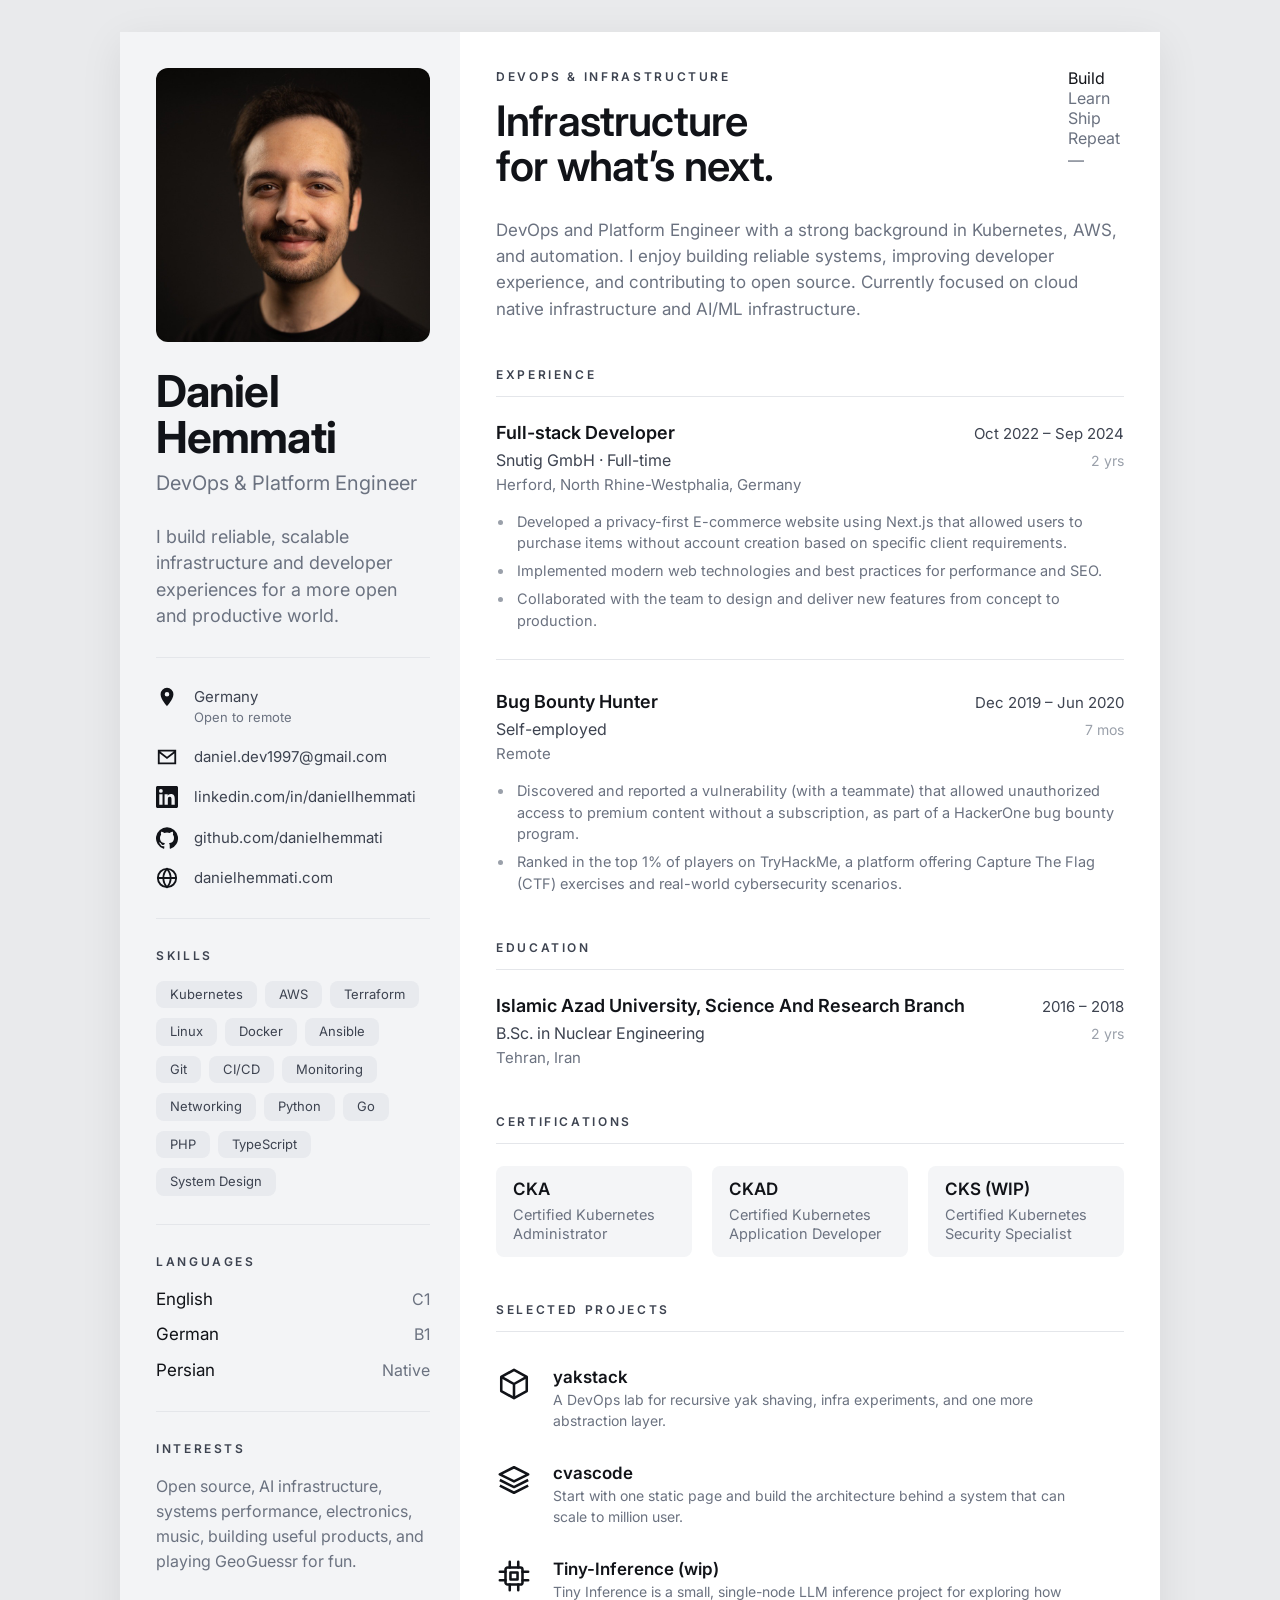
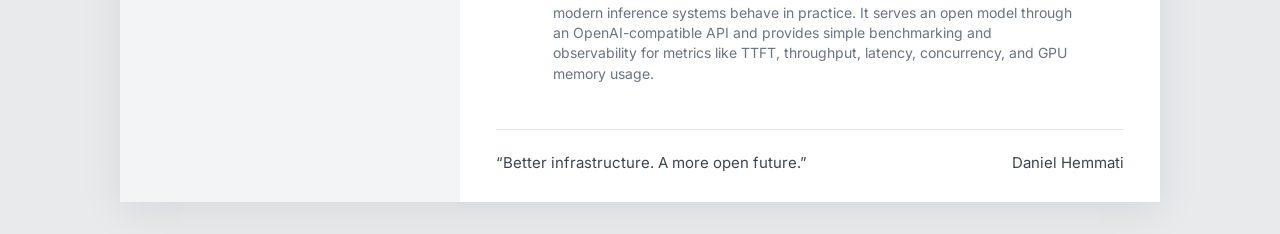
==== commit 5be16297: "feat: tiny inference is not a lab" ====
--- a/resume-page/index.html
+++ b/resume-page/index.html
@@ -387,8 +387,8 @@
                 <div>
                   <h3>Tiny-Inference (wip)</h3>
                   <p>
-                    Tiny Inference Lab is a small, single-node LLM inference
-                    project for exploring how modern inference systems behave in
+                    Tiny Inference is a small, single-node LLM inference project
+                    for exploring how modern inference systems behave in
                     practice. It serves an open model through an
                     OpenAI-compatible API and provides simple benchmarking and
                     observability for metrics like TTFT, throughput, latency,
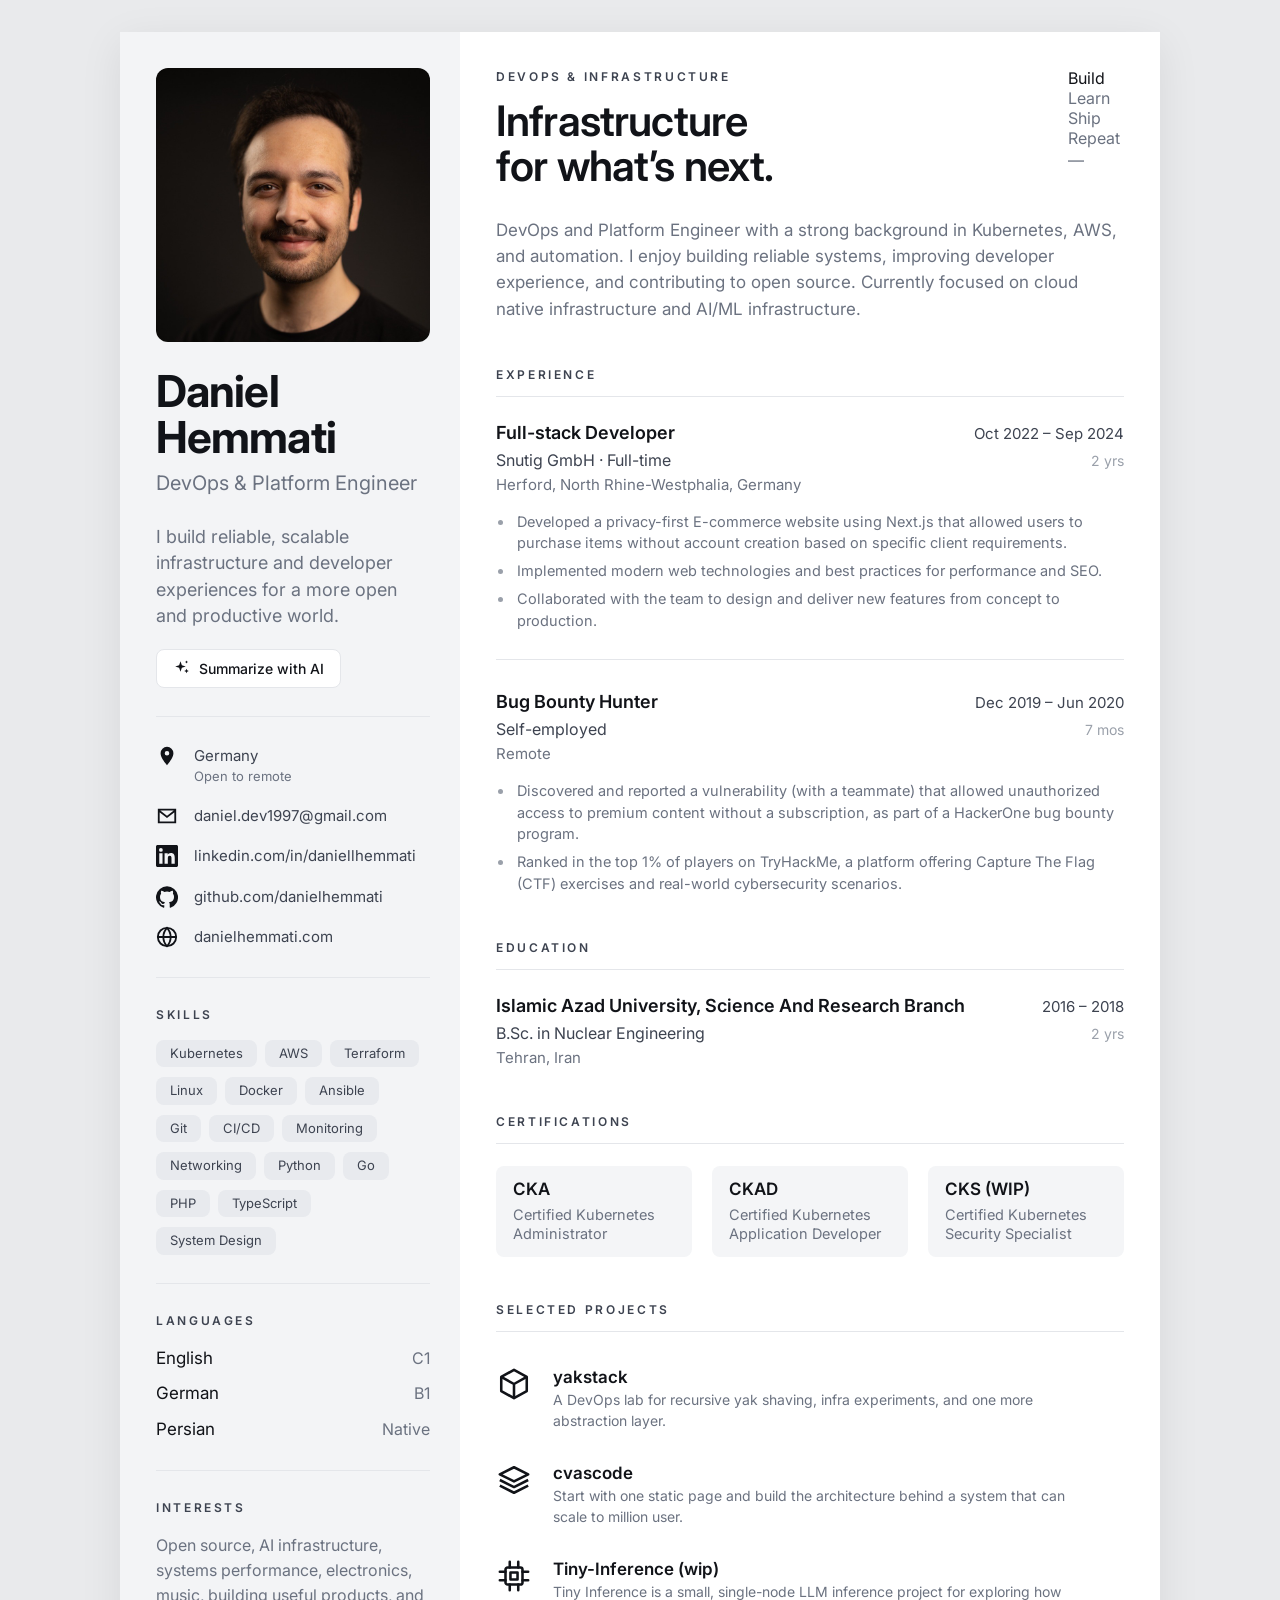
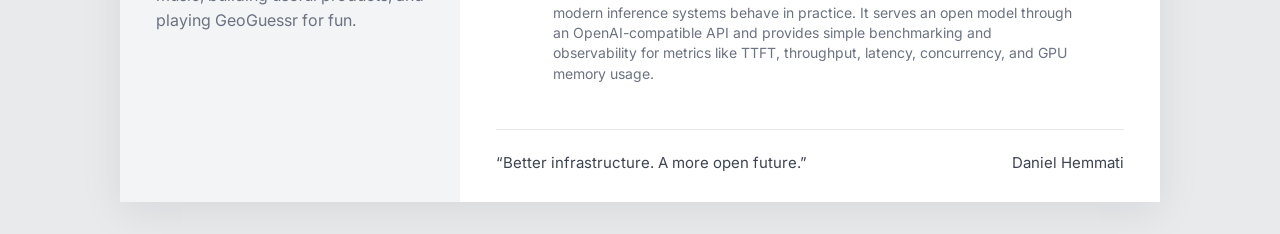
==== commit f8efa93c: "feat: update index.html page, convert it to markdown for bedrock" ====
--- a/resume-page/index.html
+++ b/resume-page/index.html
@@ -34,6 +34,22 @@
           I build reliable, scalable infrastructure and developer experiences
           for a more open and productive world.
         </p>
+        <a
+          class="ai-summary"
+          id="ai-summary"
+          href="https://claude.ai/new"
+          target="_blank"
+          rel="noopener"
+          aria-label="Summarize with AI (opens Claude in a new tab)"
+        >
+          <svg viewBox="0 0 24 24" aria-hidden="true">
+            <path
+              fill="currentColor"
+              d="M10 3l1.8 5.2L17 10l-5.2 1.8L10 17l-1.8-5.2L3 10l5.2-1.8L10 3Zm8 10 .9 2.1L21 16l-2.1.9L18 19l-.9-2.1L15 16l2.1-.9L18 13Zm0-11 .7 1.3L20 4l-1.3.7L18 6l-.7-1.3L16 4l1.3-.7L18 2Z"
+            />
+          </svg>
+          Summarize with AI
+        </a>
 
         <hr />
 
--- a/resume-page/styles.css
+++ b/resume-page/styles.css
@@ -113,6 +113,28 @@
   color: var(--muted);
 }
 
+.ai-summary {
+  display: inline-flex;
+  align-items: center;
+  gap: 8px;
+  margin-top: 20px;
+  padding: 8px 16px;
+  border: 1px solid var(--line);
+  border-radius: 8px;
+  background: var(--page);
+  font-size: 14px;
+  font-weight: 500;
+  color: var(--ink);
+  transition: border-color 0.15s, box-shadow 0.15s;
+}
+.ai-summary:hover,
+.ai-summary:focus-visible {
+  text-decoration: none;
+  border-color: var(--faint);
+  box-shadow: 0 2px 8px rgba(17, 19, 24, 0.08);
+}
+.ai-summary svg { width: 18px; height: 18px; flex: none; }
+
 .contact { display: grid; gap: 18px; }
 .contact li {
   display: flex;
@@ -354,7 +376,8 @@
 
 @media print {
   body { background: #fff; padding: 0; font-size: 13px; }
-  .proj-arrow { display: none; }
+  .proj-arrow,
+  .ai-summary { display: none; }
   .resume { box-shadow: none; max-width: none; }
   .motto span.is-active { color: var(--muted); }
   * { -webkit-print-color-adjust: exact; print-color-adjust: exact; }
@@ -364,7 +387,8 @@
 @media (prefers-reduced-motion: reduce) {
   .certs li:has(.cert-link),
   a.project,
-  .proj-arrow { transition: none; }
+  .proj-arrow,
+  .ai-summary { transition: none; }
   .certs li:has(.cert-link:hover),
   a.project:hover,
   a.project:focus-visible,
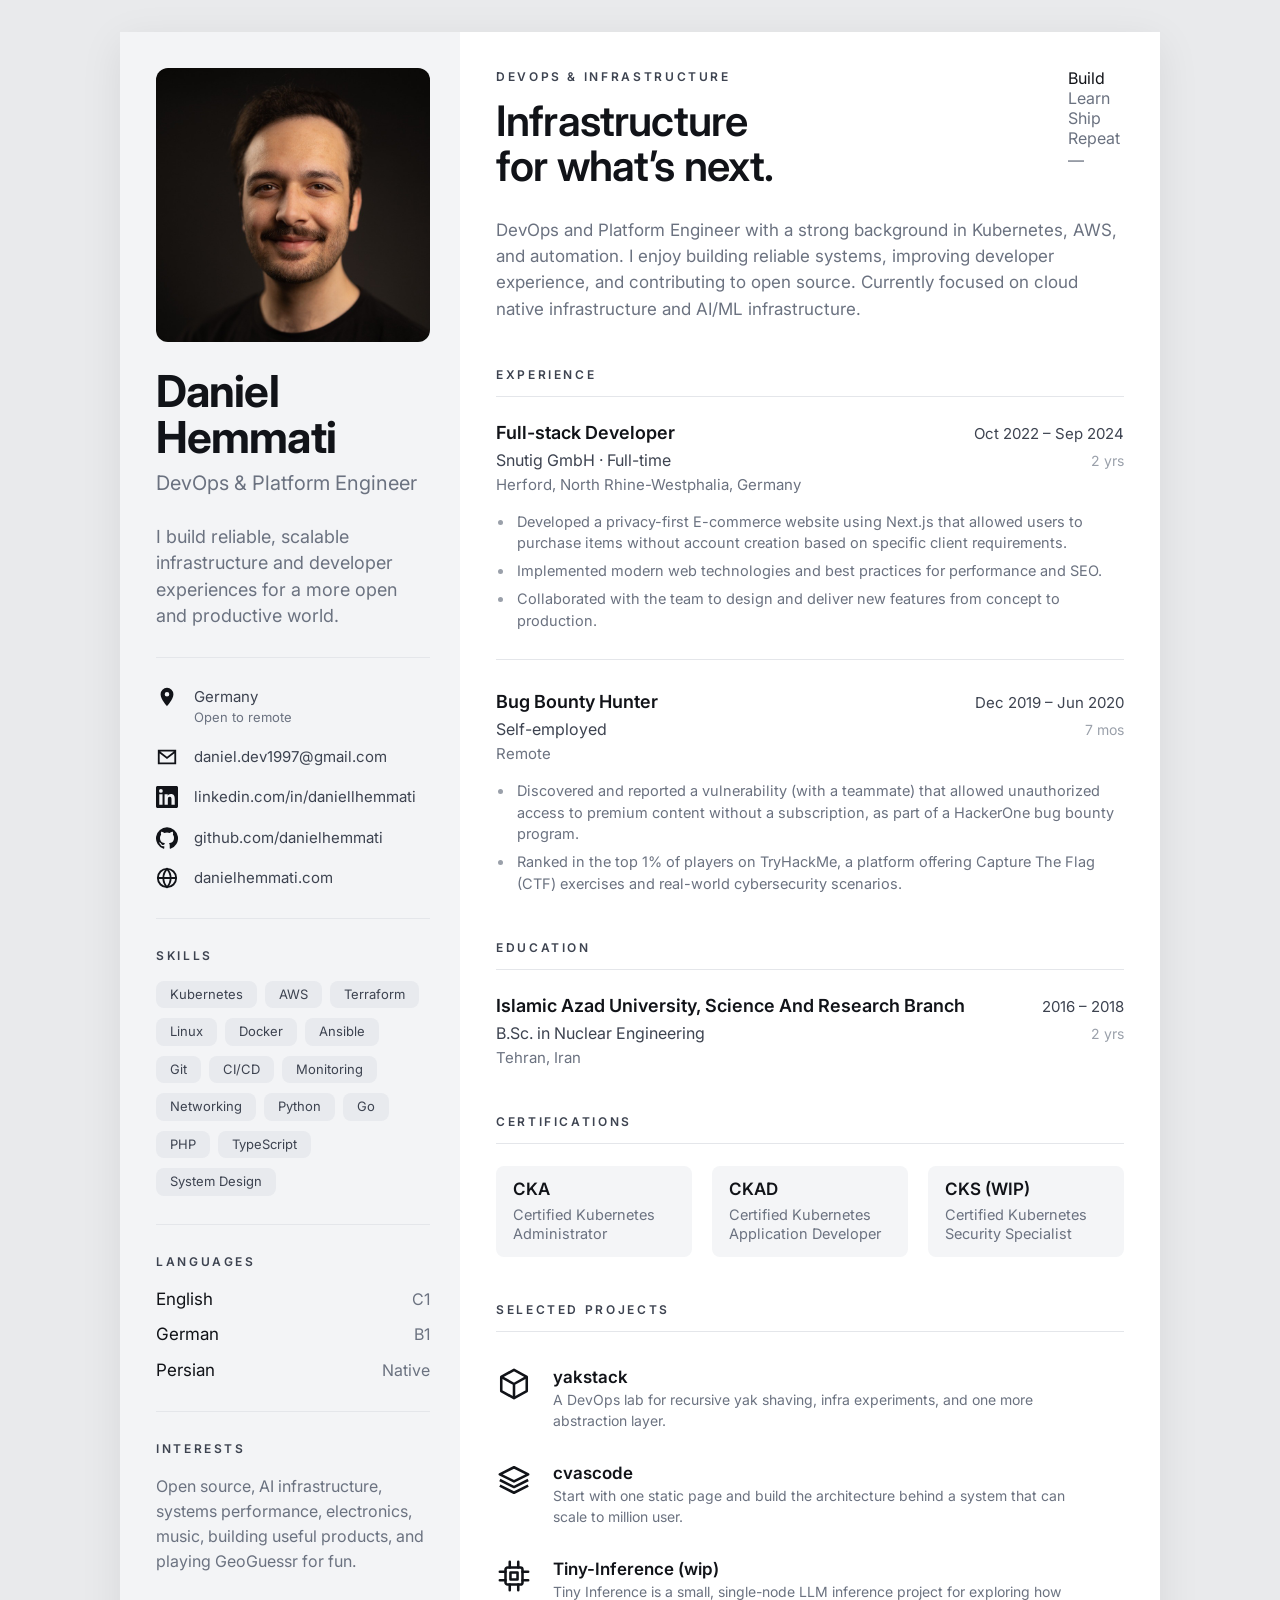
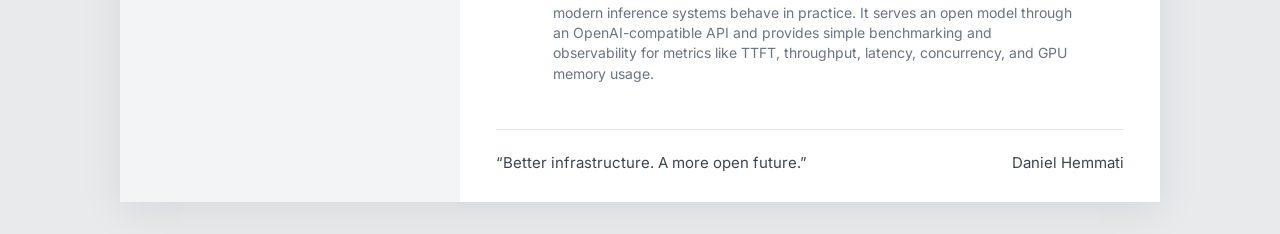
==== commit eeef9749: "remove resume-summary b/c i want to move fast to k8s, container and inference and open source" ====
--- a/resume-page/index.html
+++ b/resume-page/index.html
@@ -34,22 +34,6 @@
           I build reliable, scalable infrastructure and developer experiences
           for a more open and productive world.
         </p>
-        <a
-          class="ai-summary"
-          id="ai-summary"
-          href="https://claude.ai/new"
-          target="_blank"
-          rel="noopener"
-          aria-label="Summarize with AI (opens Claude in a new tab)"
-        >
-          <svg viewBox="0 0 24 24" aria-hidden="true">
-            <path
-              fill="currentColor"
-              d="M10 3l1.8 5.2L17 10l-5.2 1.8L10 17l-1.8-5.2L3 10l5.2-1.8L10 3Zm8 10 .9 2.1L21 16l-2.1.9L18 19l-.9-2.1L15 16l2.1-.9L18 13Zm0-11 .7 1.3L20 4l-1.3.7L18 6l-.7-1.3L16 4l1.3-.7L18 2Z"
-            />
-          </svg>
-          Summarize with AI
-        </a>
 
         <hr />
 
--- a/resume-page/styles.css
+++ b/resume-page/styles.css
@@ -113,28 +113,6 @@
   color: var(--muted);
 }
 
-.ai-summary {
-  display: inline-flex;
-  align-items: center;
-  gap: 8px;
-  margin-top: 20px;
-  padding: 8px 16px;
-  border: 1px solid var(--line);
-  border-radius: 8px;
-  background: var(--page);
-  font-size: 14px;
-  font-weight: 500;
-  color: var(--ink);
-  transition: border-color 0.15s, box-shadow 0.15s;
-}
-.ai-summary:hover,
-.ai-summary:focus-visible {
-  text-decoration: none;
-  border-color: var(--faint);
-  box-shadow: 0 2px 8px rgba(17, 19, 24, 0.08);
-}
-.ai-summary svg { width: 18px; height: 18px; flex: none; }
-
 .contact { display: grid; gap: 18px; }
 .contact li {
   display: flex;
@@ -376,8 +354,7 @@
 
 @media print {
   body { background: #fff; padding: 0; font-size: 13px; }
-  .proj-arrow,
-  .ai-summary { display: none; }
+  .proj-arrow { display: none; }
   .resume { box-shadow: none; max-width: none; }
   .motto span.is-active { color: var(--muted); }
   * { -webkit-print-color-adjust: exact; print-color-adjust: exact; }
@@ -387,8 +364,7 @@
 @media (prefers-reduced-motion: reduce) {
   .certs li:has(.cert-link),
   a.project,
-  .proj-arrow,
-  .ai-summary { transition: none; }
+  .proj-arrow { transition: none; }
   .certs li:has(.cert-link:hover),
   a.project:hover,
   a.project:focus-visible,
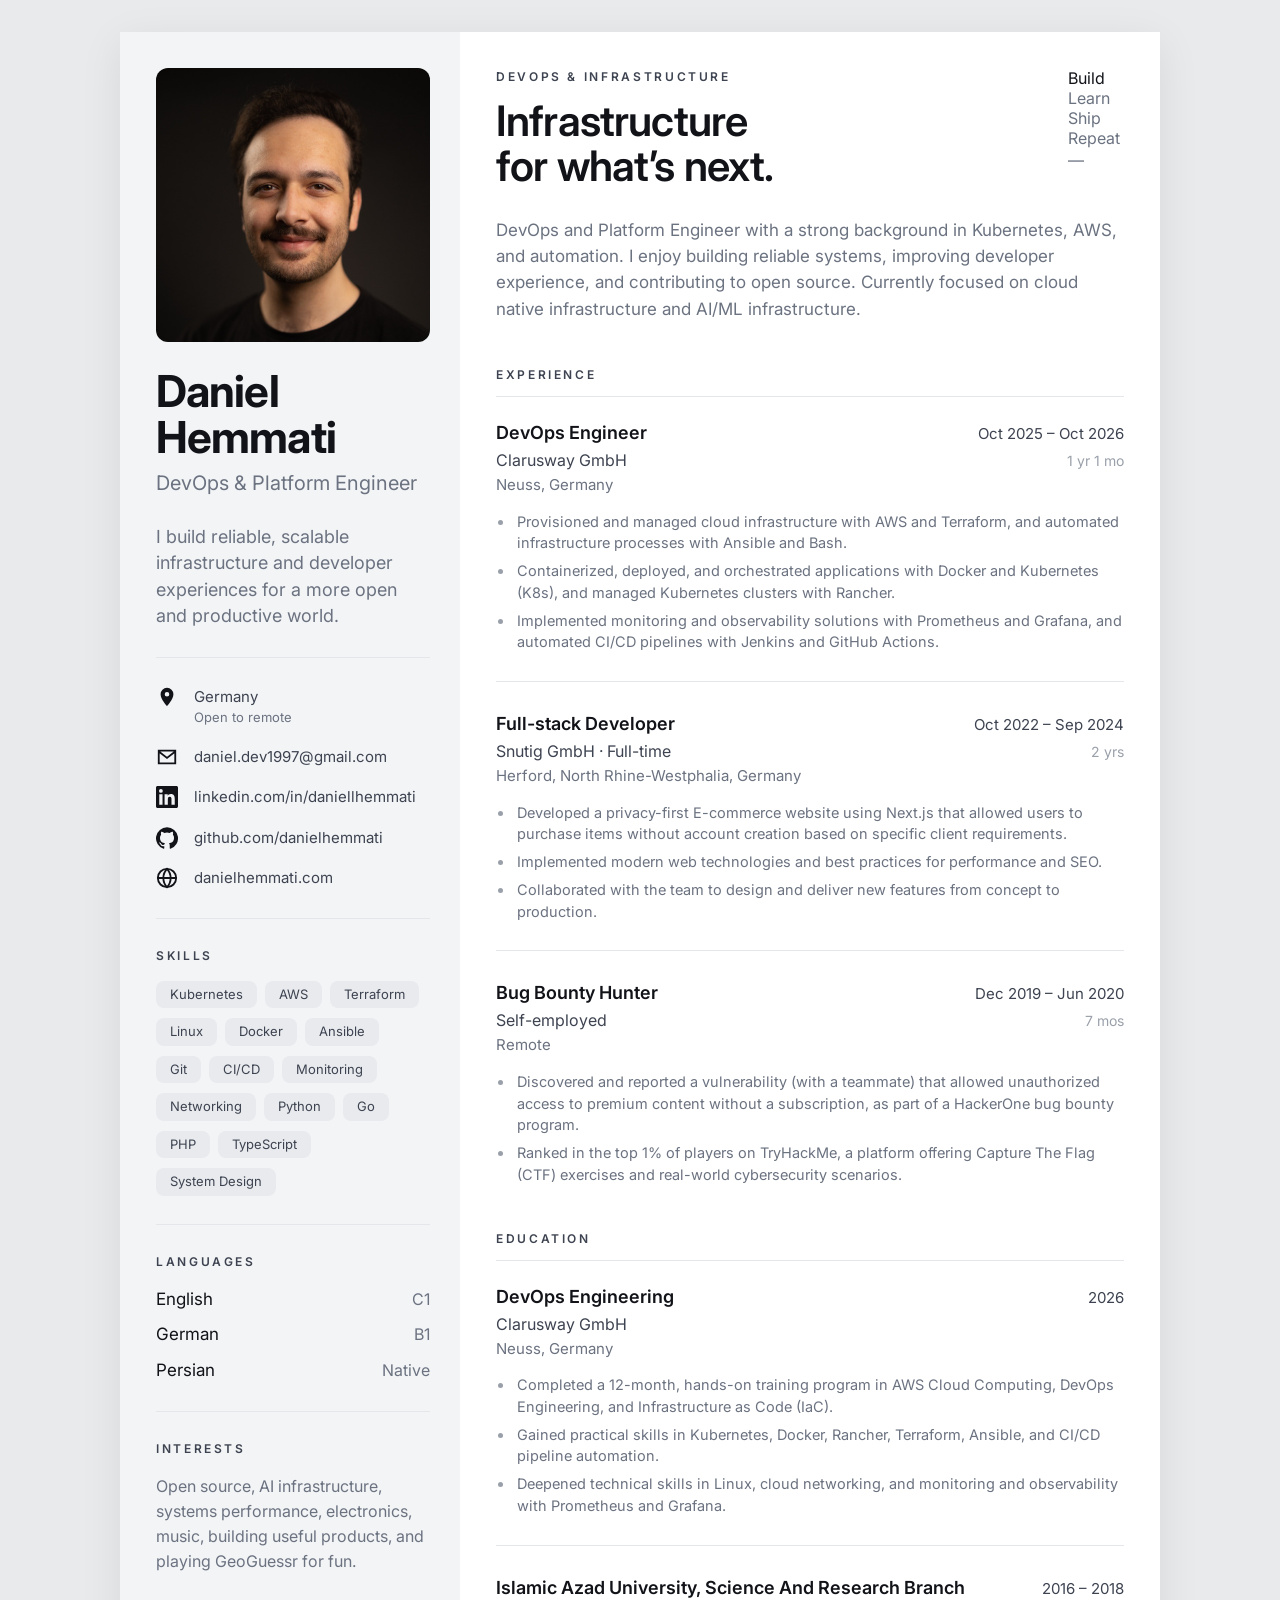
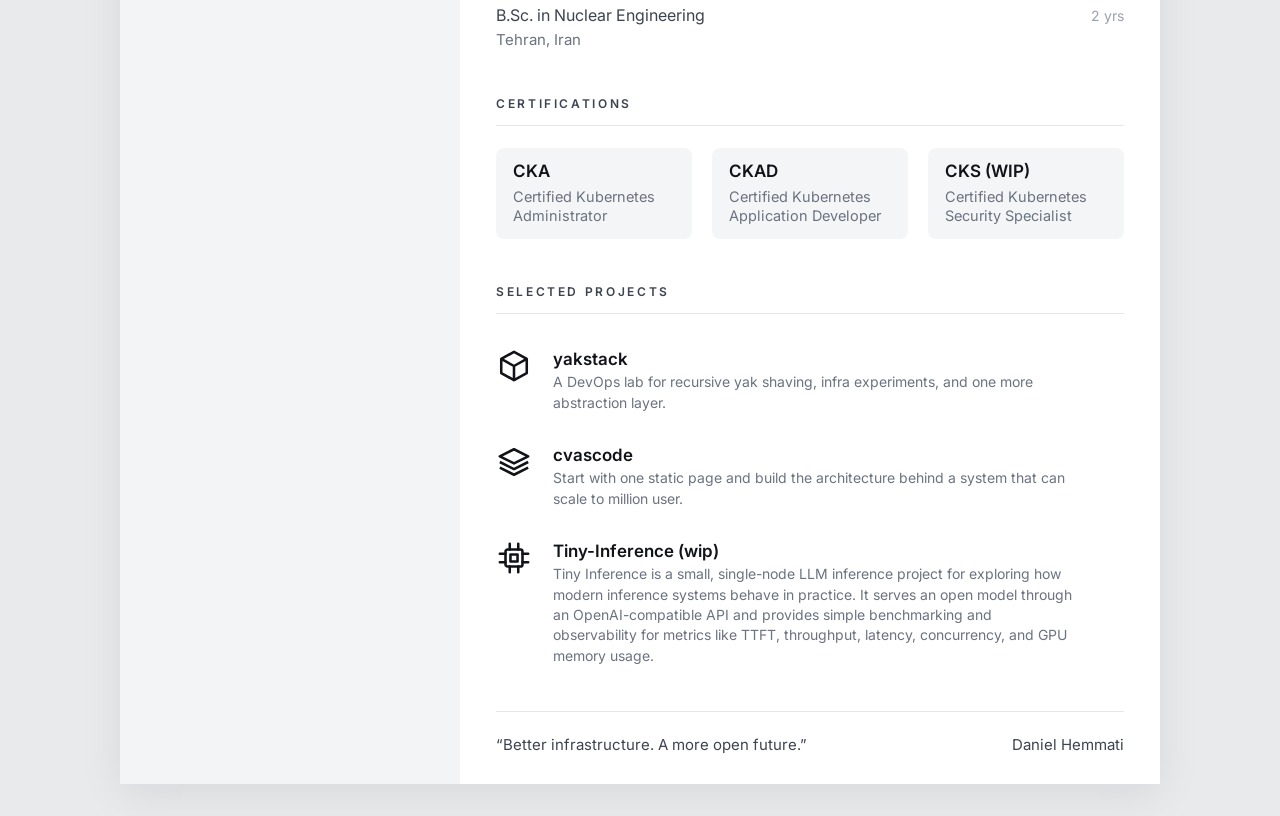
==== commit 1ee9e170: "feat: add clarusway to experience and education section" ====
--- a/resume-page/index.html
+++ b/resume-page/index.html
@@ -182,6 +182,37 @@
 
           <article class="job">
             <div class="row">
+              <h3>DevOps Engineer</h3>
+              <span class="date" data-start="2025-10" data-end="2026-10"
+                >Oct 2025 – Oct 2026</span
+              >
+            </div>
+            <div class="row">
+              <p class="org">Clarusway GmbH</p>
+              <span class="duration"></span>
+            </div>
+            <p class="place">Neuss, Germany</p>
+            <ul class="bullets">
+              <li>
+                Provisioned and managed cloud infrastructure with AWS and
+                Terraform, and automated infrastructure processes with Ansible
+                and Bash.
+              </li>
+              <li>
+                Containerized, deployed, and orchestrated applications with
+                Docker and Kubernetes (K8s), and managed Kubernetes clusters
+                with Rancher.
+              </li>
+              <li>
+                Implemented monitoring and observability solutions with
+                Prometheus and Grafana, and automated CI/CD pipelines with
+                Jenkins and GitHub Actions.
+              </li>
+            </ul>
+          </article>
+
+          <article class="job">
+            <div class="row">
               <h3>Full-stack Developer</h3>
               <span class="date" data-start="2022-10" data-end="2024-09"
                 >Oct 2022 – Sep 2024</span
@@ -238,6 +269,29 @@
 
         <section>
           <h2 class="label section-title">Education</h2>
+          <article class="edu">
+            <div class="row">
+              <h3>DevOps Engineering</h3>
+              <span class="date">2026</span>
+            </div>
+            <p class="org muted">Clarusway GmbH</p>
+            <p class="place">Neuss, Germany</p>
+            <ul class="bullets">
+              <li>
+                Completed a 12-month, hands-on training program in AWS Cloud
+                Computing, DevOps Engineering, and Infrastructure as Code (IaC).
+              </li>
+              <li>
+                Gained practical skills in Kubernetes, Docker, Rancher,
+                Terraform, Ansible, and CI/CD pipeline automation.
+              </li>
+              <li>
+                Deepened technical skills in Linux, cloud networking, and
+                monitoring and observability with Prometheus and Grafana.
+              </li>
+            </ul>
+          </article>
+
           <article class="edu">
             <div class="row">
               <h3>Islamic Azad University, Science And Research Branch</h3>
--- a/resume-page/styles.css
+++ b/resume-page/styles.css
@@ -189,7 +189,8 @@
   color: var(--muted);
 }
 
-.job + .job {
+.job + .job,
+.edu + .edu {
   margin-top: 28px;
   padding-top: 28px;
   border-top: 1px solid var(--line);
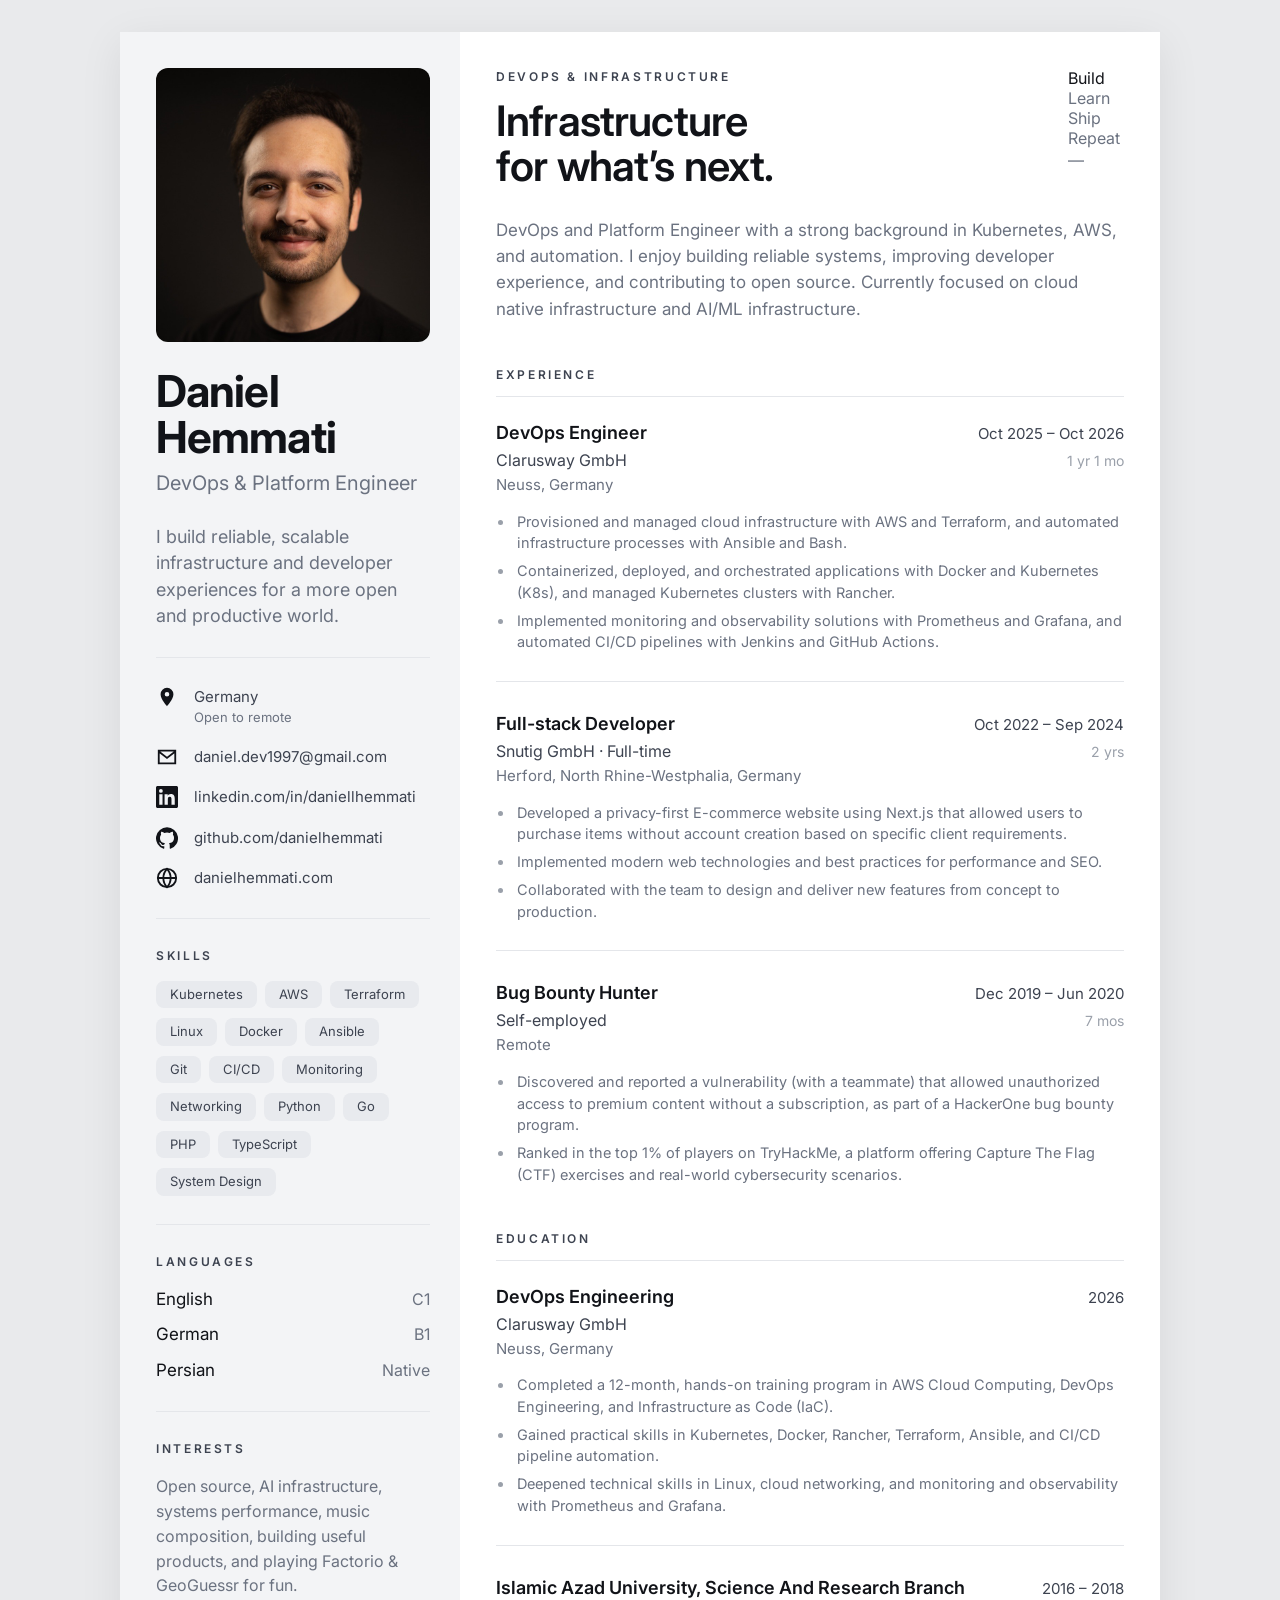
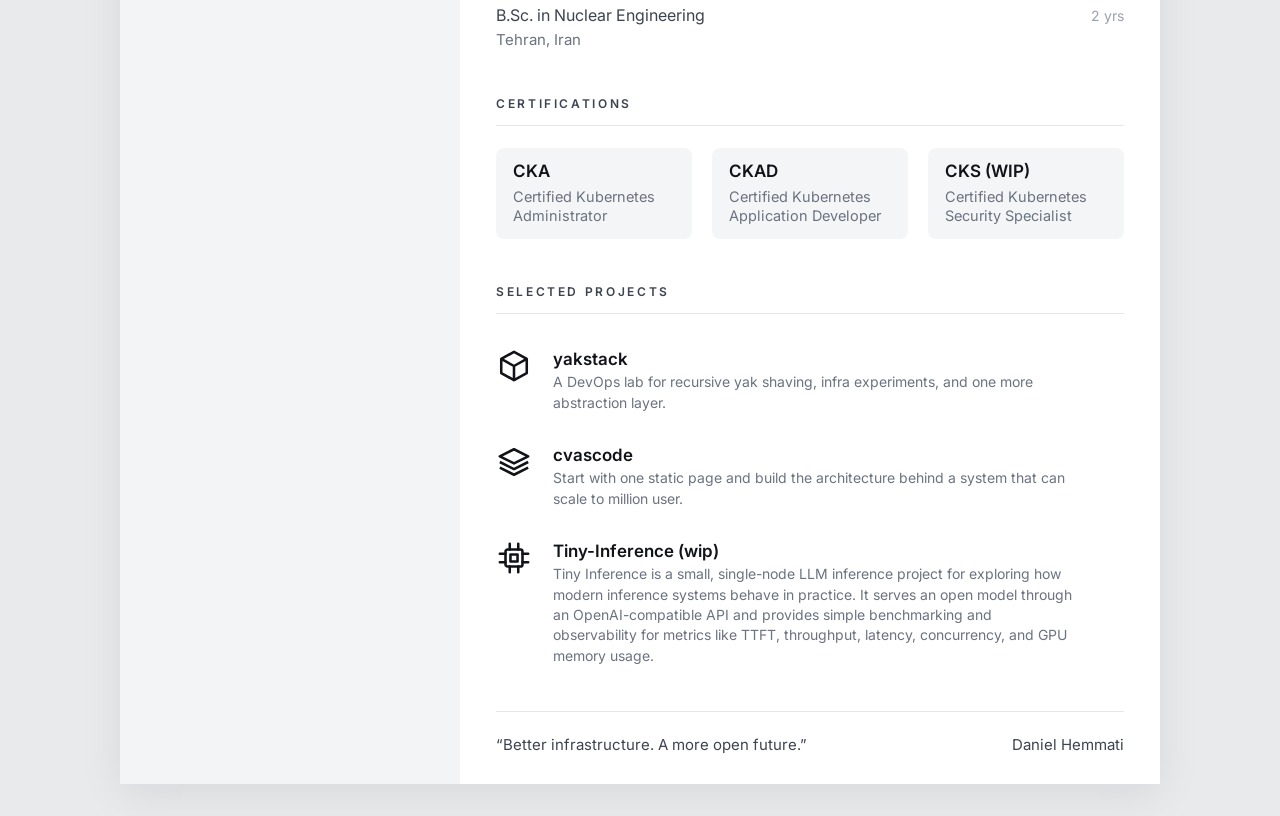
==== commit c6047546: "feat: add factorio to games i play" ====
--- a/resume-page/index.html
+++ b/resume-page/index.html
@@ -151,8 +151,9 @@
         <section>
           <h2 class="label">Interests</h2>
           <p class="muted">
-            Open source, AI infrastructure, systems performance, electronics,
-            music, building useful products, and playing GeoGuessr for fun.
+            Open source, AI infrastructure, systems performance, music
+            composition, building useful products, and playing Factorio &
+            GeoGuessr for fun.
           </p>
         </section>
       </aside>
